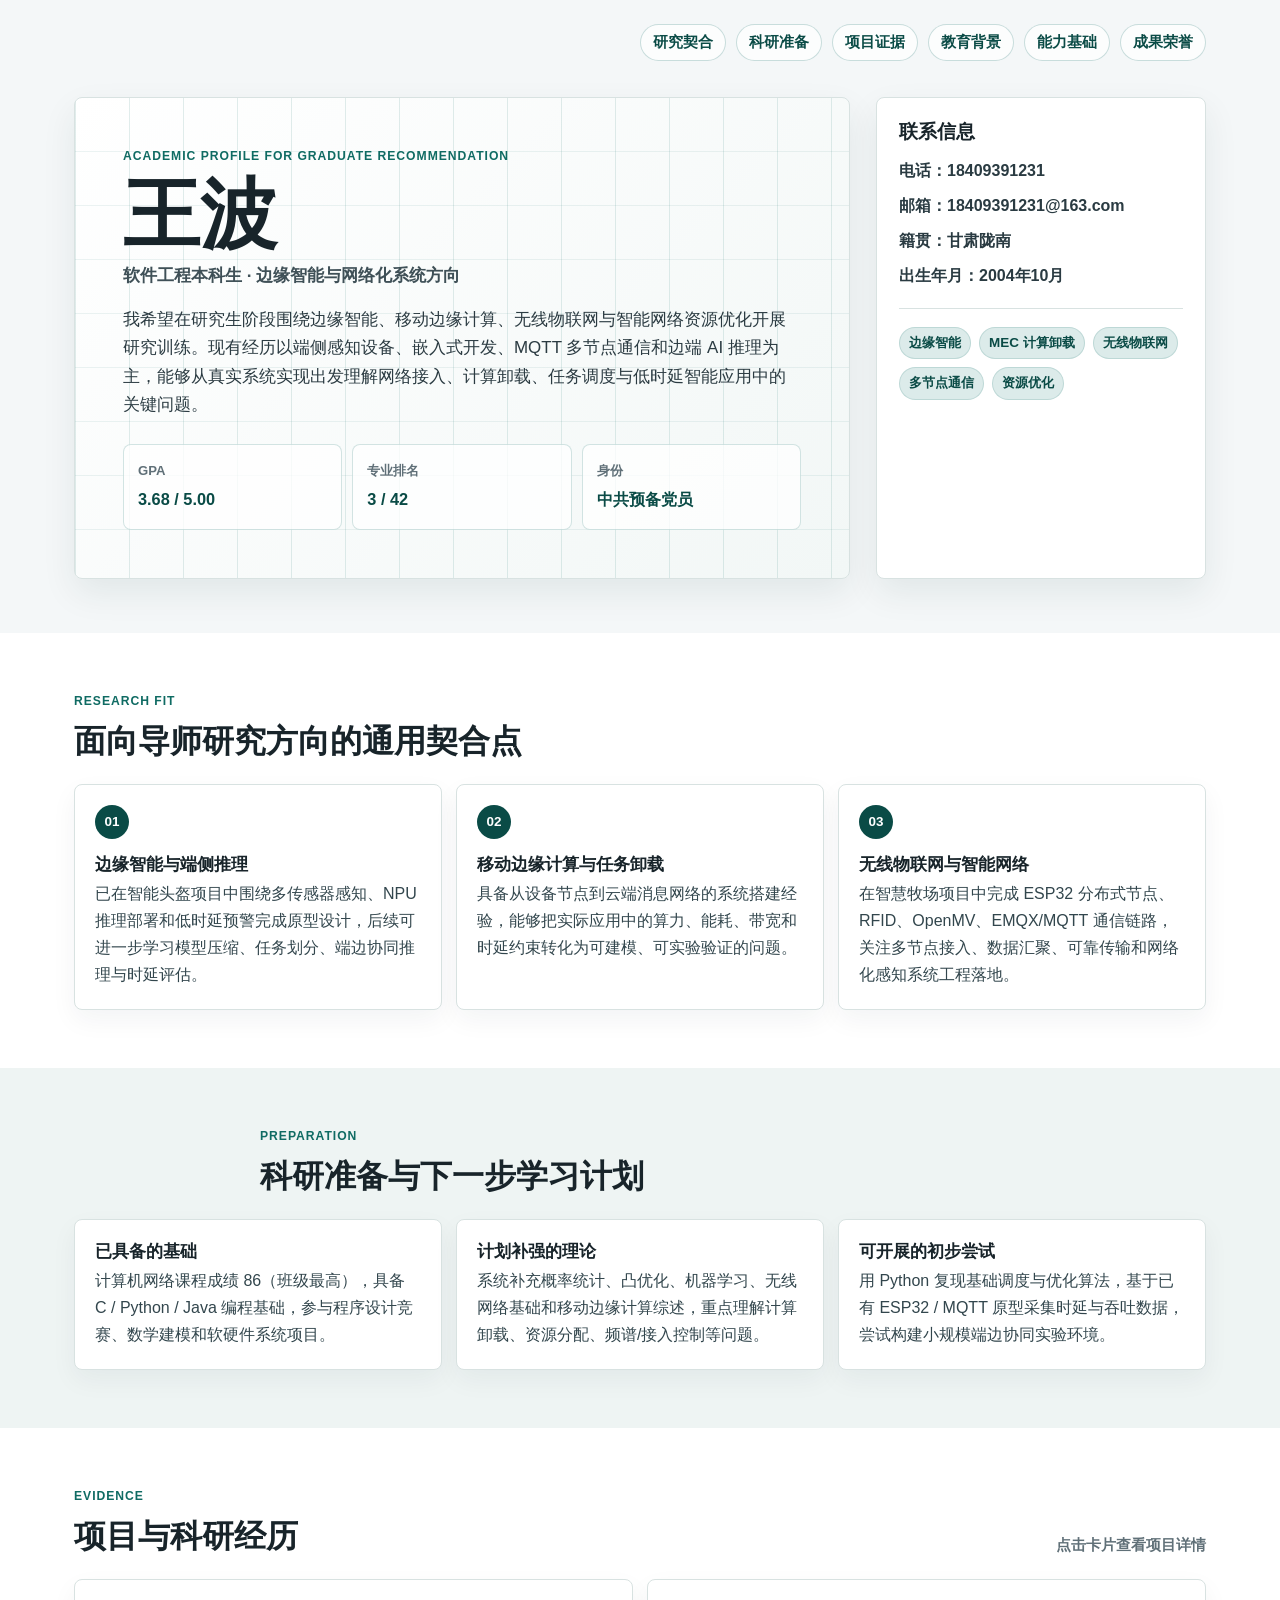
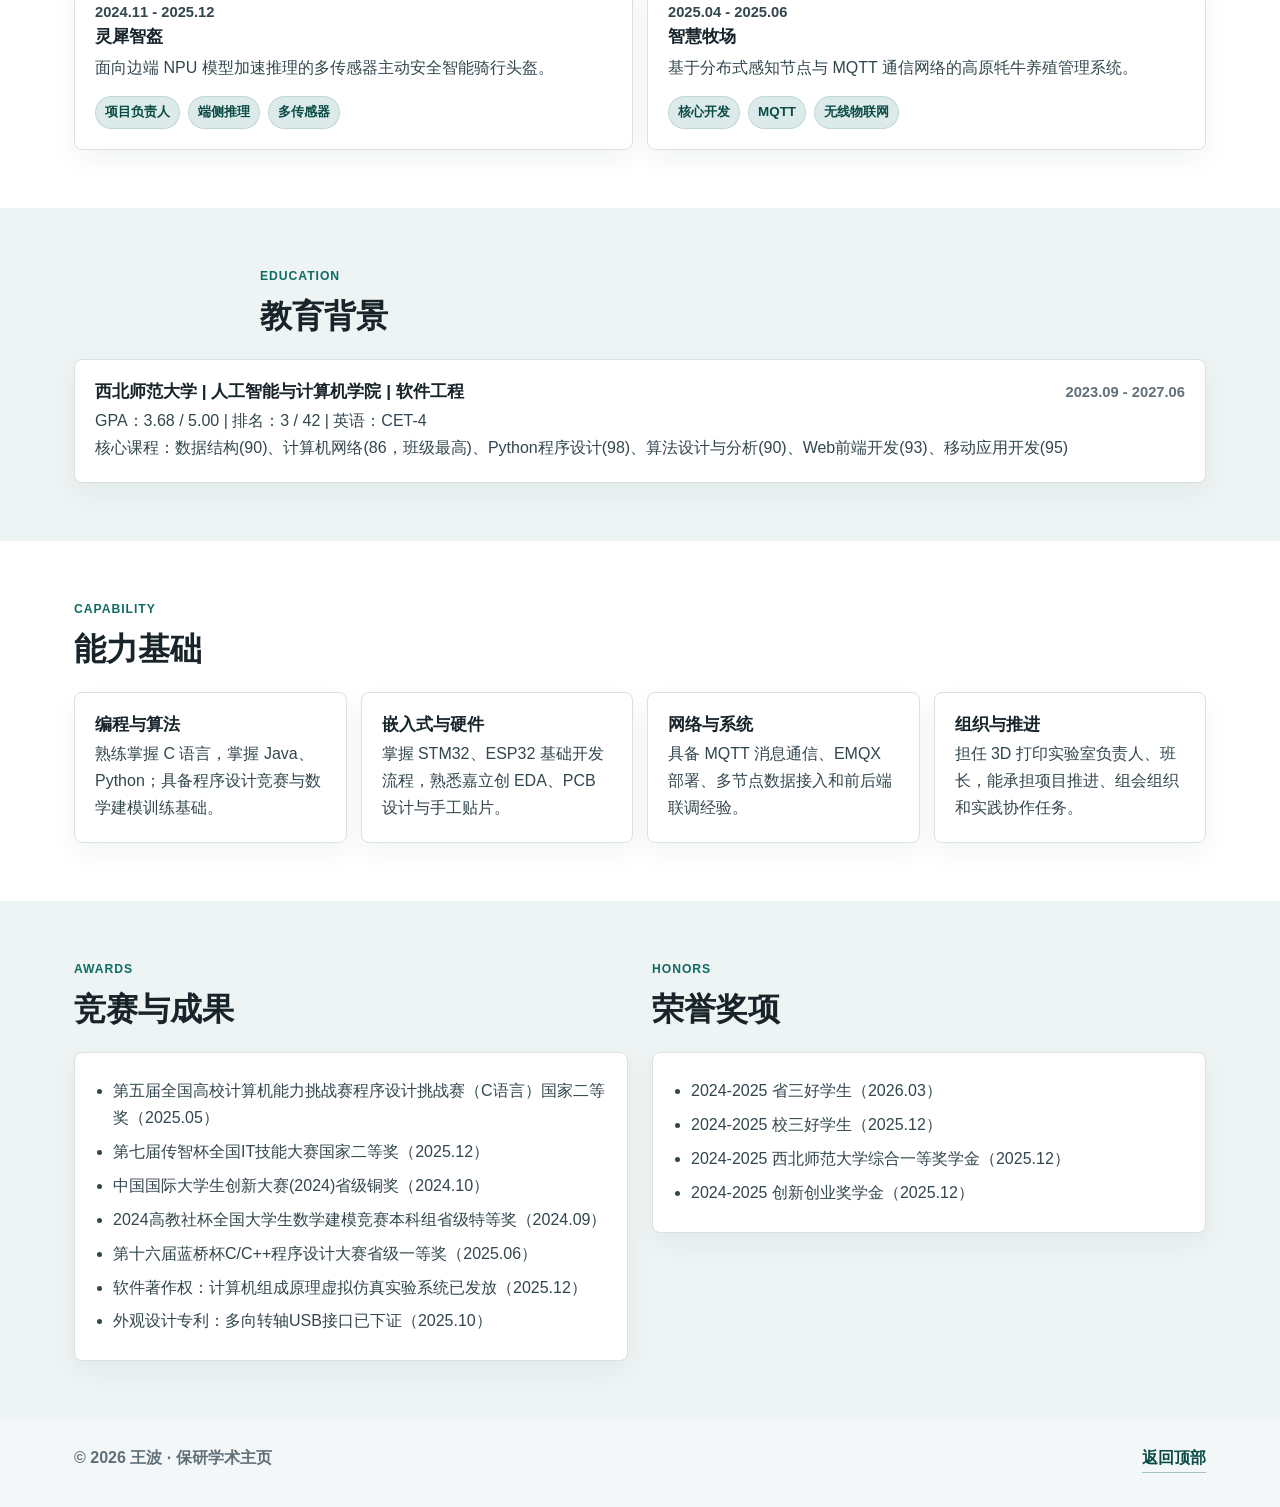
==== index.html @ a1b97f21 "Add files via upload" ====
<!doctype html>
<html lang="zh-CN">
<head>
  <meta charset="UTF-8">
  <meta name="viewport" content="width=device-width, initial-scale=1.0">
  <title>王波 | 保研学术主页</title>
  <meta name="description" content="王波的保研学术主页，研究兴趣聚焦边缘智能、移动边缘计算、无线物联网与智能网络系统。">
  <link rel="stylesheet" href="styles.css">
</head>
<body>
  <header class="hero" id="top">
    <nav class="nav" aria-label="主页导航">
      <a href="#fit">研究契合</a>
      <a href="#preparation">科研准备</a>
      <a href="#projects">项目证据</a>
      <a href="#education">教育背景</a>
      <a href="#skills">能力基础</a>
      <a href="#awards">成果荣誉</a>
    </nav>

    <div class="hero-grid">
      <div class="hero-main">
        <p class="kicker">Academic Profile for Graduate Recommendation</p>
        <h1>王波</h1>
        <p class="subtitle">软件工程本科生 · 边缘智能与网络化系统方向</p>
        <p class="hero-summary">
          我希望在研究生阶段围绕边缘智能、移动边缘计算、无线物联网与智能网络资源优化开展研究训练。现有经历以端侧感知设备、嵌入式开发、MQTT 多节点通信和边端 AI 推理为主，能够从真实系统实现出发理解网络接入、计算卸载、任务调度与低时延智能应用中的关键问题。
        </p>
        <div class="metric-grid">
          <div>
            <span>GPA</span>
            <strong>3.68 / 5.00</strong>
          </div>
          <div>
            <span>专业排名</span>
            <strong>3 / 42</strong>
          </div>
          <div>
            <span>身份</span>
            <strong>中共预备党员</strong>
          </div>
        </div>
      </div>

      <aside class="contact-panel">
        <h2>联系信息</h2>
        <a href="tel:18409391231">电话：18409391231</a>
        <a href="mailto:18409391231@163.com">邮箱：18409391231@163.com</a>
        <p>籍贯：甘肃陇南</p>
        <p>出生年月：2004年10月</p>
        <div class="research-tags">
          <span>边缘智能</span>
          <span>MEC 计算卸载</span>
          <span>无线物联网</span>
          <span>多节点通信</span>
          <span>资源优化</span>
        </div>
      </aside>
    </div>
  </header>

  <main>
    <section id="fit" class="section reveal">
      <div class="section-head">
        <p class="kicker">Research Fit</p>
        <h2>面向导师研究方向的通用契合点</h2>
      </div>
      <div class="fit-grid">
        <article class="fit-card">
          <span>01</span>
          <h3>边缘智能与端侧推理</h3>
          <p>已在智能头盔项目中围绕多传感器感知、NPU 推理部署和低时延预警完成原型设计，后续可进一步学习模型压缩、任务划分、端边协同推理与时延评估。</p>
        </article>
        <article class="fit-card">
          <span>02</span>
          <h3>移动边缘计算与任务卸载</h3>
          <p>具备从设备节点到云端消息网络的系统搭建经验，能够把实际应用中的算力、能耗、带宽和时延约束转化为可建模、可实验验证的问题。</p>
        </article>
        <article class="fit-card">
          <span>03</span>
          <h3>无线物联网与智能网络</h3>
          <p>在智慧牧场项目中完成 ESP32 分布式节点、RFID、OpenMV、EMQX/MQTT 通信链路，关注多节点接入、数据汇聚、可靠传输和网络化感知系统工程落地。</p>
        </article>
      </div>
    </section>

    <section id="preparation" class="section section-muted reveal">
      <div class="section-head">
        <p class="kicker">Preparation</p>
        <h2>科研准备与下一步学习计划</h2>
      </div>
      <div class="roadmap">
        <div>
          <h3>已具备的基础</h3>
          <p>计算机网络课程成绩 86（班级最高），具备 C / Python / Java 编程基础，参与程序设计竞赛、数学建模和软硬件系统项目。</p>
        </div>
        <div>
          <h3>计划补强的理论</h3>
          <p>系统补充概率统计、凸优化、机器学习、无线网络基础和移动边缘计算综述，重点理解计算卸载、资源分配、频谱/接入控制等问题。</p>
        </div>
        <div>
          <h3>可开展的初步尝试</h3>
          <p>用 Python 复现基础调度与优化算法，基于已有 ESP32 / MQTT 原型采集时延与吞吐数据，尝试构建小规模端边协同实验环境。</p>
        </div>
      </div>
    </section>

    <section id="projects" class="section reveal">
      <div class="section-head section-head-inline">
        <div>
          <p class="kicker">Evidence</p>
          <h2>项目与科研经历</h2>
        </div>
        <span>点击卡片查看项目详情</span>
      </div>
      <div class="project-grid">
        <a class="project-card" href="projects/lingxi-smart-helmet.html">
          <p class="time">2024.11 - 2025.12</p>
          <h3>灵犀智盔</h3>
          <p>面向边端 NPU 模型加速推理的多传感器主动安全智能骑行头盔。</p>
          <div class="project-meta">
            <span>项目负责人</span>
            <span>端侧推理</span>
            <span>多传感器</span>
          </div>
        </a>
        <a class="project-card" href="projects/smart-ranch.html">
          <p class="time">2025.04 - 2025.06</p>
          <h3>智慧牧场</h3>
          <p>基于分布式感知节点与 MQTT 通信网络的高原牦牛养殖管理系统。</p>
          <div class="project-meta">
            <span>核心开发</span>
            <span>MQTT</span>
            <span>无线物联网</span>
          </div>
        </a>
      </div>
    </section>

    <section id="education" class="section section-muted reveal">
      <div class="section-head">
        <p class="kicker">Education</p>
        <h2>教育背景</h2>
      </div>
      <div class="info-card">
        <div class="row">
          <h3>西北师范大学 | 人工智能与计算机学院 | 软件工程</h3>
          <span>2023.09 - 2027.06</span>
        </div>
        <p>GPA：3.68 / 5.00 | 排名：3 / 42 | 英语：CET-4</p>
        <p>核心课程：数据结构(90)、计算机网络(86，班级最高)、Python程序设计(98)、算法设计与分析(90)、Web前端开发(93)、移动应用开发(95)</p>
      </div>
    </section>

    <section id="skills" class="section reveal">
      <div class="section-head">
        <p class="kicker">Capability</p>
        <h2>能力基础</h2>
      </div>
      <div class="skills-grid">
        <div>
          <h3>编程与算法</h3>
          <p>熟练掌握 C 语言，掌握 Java、Python；具备程序设计竞赛与数学建模训练基础。</p>
        </div>
        <div>
          <h3>嵌入式与硬件</h3>
          <p>掌握 STM32、ESP32 基础开发流程，熟悉嘉立创 EDA、PCB 设计与手工贴片。</p>
        </div>
        <div>
          <h3>网络与系统</h3>
          <p>具备 MQTT 消息通信、EMQX 部署、多节点数据接入和前后端联调经验。</p>
        </div>
        <div>
          <h3>组织与推进</h3>
          <p>担任 3D 打印实验室负责人、班长，能承担项目推进、组会组织和实践协作任务。</p>
        </div>
      </div>
    </section>

    <section id="awards" class="section section-muted reveal">
      <div class="two-col">
        <div>
          <div class="section-head">
            <p class="kicker">Awards</p>
            <h2>竞赛与成果</h2>
          </div>
          <ul class="clean-list">
            <li>第五届全国高校计算机能力挑战赛程序设计挑战赛（C语言）国家二等奖（2025.05）</li>
            <li>第七届传智杯全国IT技能大赛国家二等奖（2025.12）</li>
            <li>中国国际大学生创新大赛(2024)省级铜奖（2024.10）</li>
            <li>2024高教社杯全国大学生数学建模竞赛本科组省级特等奖（2024.09）</li>
            <li>第十六届蓝桥杯C/C++程序设计大赛省级一等奖（2025.06）</li>
            <li>软件著作权：计算机组成原理虚拟仿真实验系统已发放（2025.12）</li>
            <li>外观设计专利：多向转轴USB接口已下证（2025.10）</li>
          </ul>
        </div>
        <div>
          <div class="section-head">
            <p class="kicker">Honors</p>
            <h2>荣誉奖项</h2>
          </div>
          <ul class="clean-list">
            <li>2024-2025 省三好学生（2026.03）</li>
            <li>2024-2025 校三好学生（2025.12）</li>
            <li>2024-2025 西北师范大学综合一等奖学金（2025.12）</li>
            <li>2024-2025 创新创业奖学金（2025.12）</li>
          </ul>
        </div>
      </div>
    </section>
  </main>

  <footer class="footer">
    <p>© <span id="year"></span> 王波 · 保研学术主页</p>
    <a href="#top">返回顶部</a>
  </footer>

  <script src="script.js"></script>
</body>
</html>
---- styles.css ----
:root {
  --bg: #f4f7f8;
  --surface: #ffffff;
  --surface-soft: #eef4f3;
  --text: #18242a;
  --muted: #607078;
  --accent: #0f6b63;
  --accent-dark: #0a4b46;
  --accent-soft: #dcebea;
  --gold: #a66b24;
  --line: #d8e2e1;
  --shadow: 0 14px 34px rgba(18, 48, 56, 0.08);
}

html {
  scroll-behavior: smooth;
}

* {
  box-sizing: border-box;
}

body {
  margin: 0;
  min-height: 100vh;
  color: var(--text);
  background: var(--bg);
  font-family: "Segoe UI", "PingFang SC", "Microsoft YaHei", sans-serif;
  line-height: 1.68;
}

a {
  color: inherit;
}

.hero {
  max-width: 1180px;
  margin: 0 auto;
  padding: 24px 24px 54px;
}

.nav {
  display: flex;
  flex-wrap: wrap;
  justify-content: flex-end;
  gap: 10px;
  margin-bottom: 36px;
}

.nav a {
  min-height: 34px;
  display: inline-flex;
  align-items: center;
  justify-content: center;
  text-decoration: none;
  color: var(--accent-dark);
  border: 1px solid rgba(15, 107, 99, 0.22);
  background: rgba(255, 255, 255, 0.72);
  padding: 5px 12px;
  border-radius: 999px;
  font-size: 0.92rem;
  font-weight: 700;
}

.nav a:hover {
  border-color: rgba(15, 107, 99, 0.55);
  background: #fff;
}

.hero-grid {
  display: grid;
  grid-template-columns: minmax(0, 1fr) 330px;
  gap: 26px;
  align-items: stretch;
}

.hero-main,
.contact-panel {
  border: 1px solid var(--line);
  border-radius: 8px;
  background: var(--surface);
  box-shadow: var(--shadow);
}

.hero-main {
  padding: clamp(24px, 5vw, 48px);
  background:
    linear-gradient(90deg, rgba(15, 107, 99, 0.12) 1px, transparent 1px),
    linear-gradient(0deg, rgba(15, 107, 99, 0.08) 1px, transparent 1px),
    linear-gradient(135deg, #ffffff 0%, #f2f7f6 100%);
  background-size: 54px 54px, 54px 54px, auto;
}

.kicker {
  margin: 0 0 10px;
  color: var(--accent);
  font-size: 0.76rem;
  font-weight: 800;
  letter-spacing: 0.08em;
  text-transform: uppercase;
}

h1,
h2,
h3 {
  margin-top: 0;
  line-height: 1.28;
}

h1 {
  margin-bottom: 8px;
  font-size: clamp(2.35rem, 7vw, 4.8rem);
  line-height: 1;
  letter-spacing: 0;
}

h2 {
  margin-bottom: 12px;
  font-size: clamp(1.35rem, 3vw, 2rem);
}

h3 {
  margin-bottom: 6px;
  font-size: 1.08rem;
}

.subtitle {
  margin: 0 0 16px;
  color: #3f5057;
  font-size: 1.08rem;
  font-weight: 700;
}

.hero-summary {
  max-width: 780px;
  margin: 0 0 24px;
  color: #2b3b42;
  font-size: 1.06rem;
}

.metric-grid {
  display: grid;
  grid-template-columns: repeat(3, minmax(0, 1fr));
  gap: 10px;
}

.metric-grid div {
  min-height: 86px;
  display: flex;
  flex-direction: column;
  justify-content: center;
  border: 1px solid rgba(15, 107, 99, 0.18);
  border-radius: 8px;
  background: rgba(255, 255, 255, 0.75);
  padding: 12px 14px;
}

.metric-grid span {
  color: var(--muted);
  font-size: 0.82rem;
  font-weight: 800;
}

.metric-grid strong {
  margin-top: 4px;
  color: var(--accent-dark);
  font-size: 1.02rem;
}

.contact-panel {
  padding: 22px;
}

.contact-panel h2 {
  margin-bottom: 14px;
  font-size: 1.2rem;
}

.contact-panel a,
.contact-panel p {
  display: block;
  margin: 8px 0;
  color: #2a3b42;
  text-decoration: none;
  font-weight: 700;
}

.research-tags {
  display: flex;
  flex-wrap: wrap;
  gap: 8px;
  margin-top: 18px;
  padding-top: 18px;
  border-top: 1px solid var(--line);
}

.research-tags span,
.project-meta span,
.tag {
  color: var(--accent-dark);
  background: var(--accent-soft);
  border: 1px solid rgba(15, 107, 99, 0.15);
  border-radius: 999px;
  padding: 4px 9px;
  font-size: 0.84rem;
  font-weight: 800;
}

main {
  background: var(--surface);
}

.section {
  max-width: 1180px;
  margin: 0 auto;
  padding: 58px 24px;
}

.section-muted {
  max-width: none;
  background: var(--surface-soft);
}

.section-muted > * {
  max-width: 1132px;
  margin-left: auto;
  margin-right: auto;
}

.section-head {
  max-width: 760px;
  margin-bottom: 22px;
}

.section-head h2 {
  margin-bottom: 0;
}

.section-head-inline {
  max-width: 1132px;
  display: flex;
  justify-content: space-between;
  align-items: end;
  gap: 16px;
}

.section-head-inline span {
  color: var(--muted);
  font-size: 0.92rem;
  font-weight: 700;
}

.fit-grid,
.project-grid,
.skills-grid,
.roadmap {
  display: grid;
  gap: 14px;
}

.fit-grid {
  grid-template-columns: repeat(3, minmax(0, 1fr));
}

.fit-card,
.info-card,
.project-card,
.skills-grid div,
.roadmap div,
.clean-list,
.card {
  border: 1px solid var(--line);
  border-radius: 8px;
  background: var(--surface);
  box-shadow: 0 10px 26px rgba(18, 48, 56, 0.05);
}

.fit-card,
.project-card,
.skills-grid div,
.roadmap div,
.info-card,
.card {
  padding: 20px;
}

.fit-card span {
  display: inline-flex;
  width: 34px;
  height: 34px;
  align-items: center;
  justify-content: center;
  margin-bottom: 14px;
  color: #fff;
  background: var(--accent-dark);
  border-radius: 50%;
  font-size: 0.84rem;
  font-weight: 800;
}

.fit-card p,
.project-card p,
.skills-grid p,
.roadmap p,
.info-card p,
.card p {
  margin: 0;
  color: #32464d;
}

.roadmap {
  grid-template-columns: repeat(3, minmax(0, 1fr));
}

.row {
  display: flex;
  justify-content: space-between;
  align-items: baseline;
  gap: 12px;
  flex-wrap: wrap;
}

.row span {
  color: var(--muted);
  font-size: 0.92rem;
  font-weight: 700;
}

.project-grid {
  max-width: 1132px;
  grid-template-columns: repeat(2, minmax(0, 1fr));
}

.project-card {
  display: block;
  text-decoration: none;
  color: var(--text);
  transition: transform 0.18s ease, box-shadow 0.18s ease, border-color 0.18s ease;
}

.project-card:hover {
  transform: translateY(-2px);
  border-color: rgba(15, 107, 99, 0.45);
  box-shadow: 0 16px 32px rgba(15, 107, 99, 0.1);
}

.project-card h3 {
  margin-bottom: 8px;
}

.time {
  margin: 0 0 8px;
  color: var(--gold);
  font-size: 0.92rem;
  font-weight: 800;
}

.project-meta {
  display: flex;
  flex-wrap: wrap;
  gap: 8px;
  margin-top: 14px;
}

.skills-grid {
  grid-template-columns: repeat(4, minmax(0, 1fr));
}

.two-col {
  max-width: 1132px;
  display: grid;
  grid-template-columns: repeat(2, minmax(0, 1fr));
  gap: 24px;
}

.clean-list {
  margin: 0;
  padding: 18px 18px 18px 38px;
}

.clean-list li,
.card li {
  margin: 7px 0;
  color: #32464d;
}

.card {
  max-width: 980px;
  margin: 14px auto;
}

.card ul {
  margin: 8px 0 0;
  padding-left: 20px;
}

.footer {
  max-width: 1180px;
  margin: 0 auto;
  padding: 26px 24px 34px;
  display: flex;
  justify-content: space-between;
  gap: 16px;
  color: var(--muted);
  font-weight: 700;
}

.footer p {
  margin: 0;
}

.footer a {
  color: var(--accent-dark);
  text-decoration: none;
  border-bottom: 1px solid rgba(15, 107, 99, 0.36);
  white-space: nowrap;
}

.reveal {
  opacity: 0;
  transform: translateY(14px);
  transition: opacity 0.45s ease, transform 0.45s ease;
}

.reveal.is-visible {
  opacity: 1;
  transform: translateY(0);
}

@media (max-width: 960px) {
  .nav {
    justify-content: flex-start;
  }

  .hero-grid,
  .fit-grid,
  .roadmap,
  .skills-grid,
  .two-col {
    grid-template-columns: 1fr 1fr;
  }

  .contact-panel {
    grid-column: 1 / -1;
  }
}

@media (max-width: 680px) {
  .hero,
  .section,
  .footer {
    padding-left: 16px;
    padding-right: 16px;
  }

  .nav a {
    flex: 1 1 auto;
  }

  .hero-grid,
  .metric-grid,
  .fit-grid,
  .roadmap,
  .project-grid,
  .skills-grid,
  .two-col {
    grid-template-columns: 1fr;
  }

  .hero-main,
  .contact-panel,
  .fit-card,
  .project-card,
  .skills-grid div,
  .roadmap div,
  .info-card,
  .card {
    padding: 16px;
  }

  .section {
    padding-top: 42px;
    padding-bottom: 42px;
  }

  .section-head-inline {
    display: block;
  }

  .footer {
    flex-direction: column;
    align-items: flex-start;
  }
}
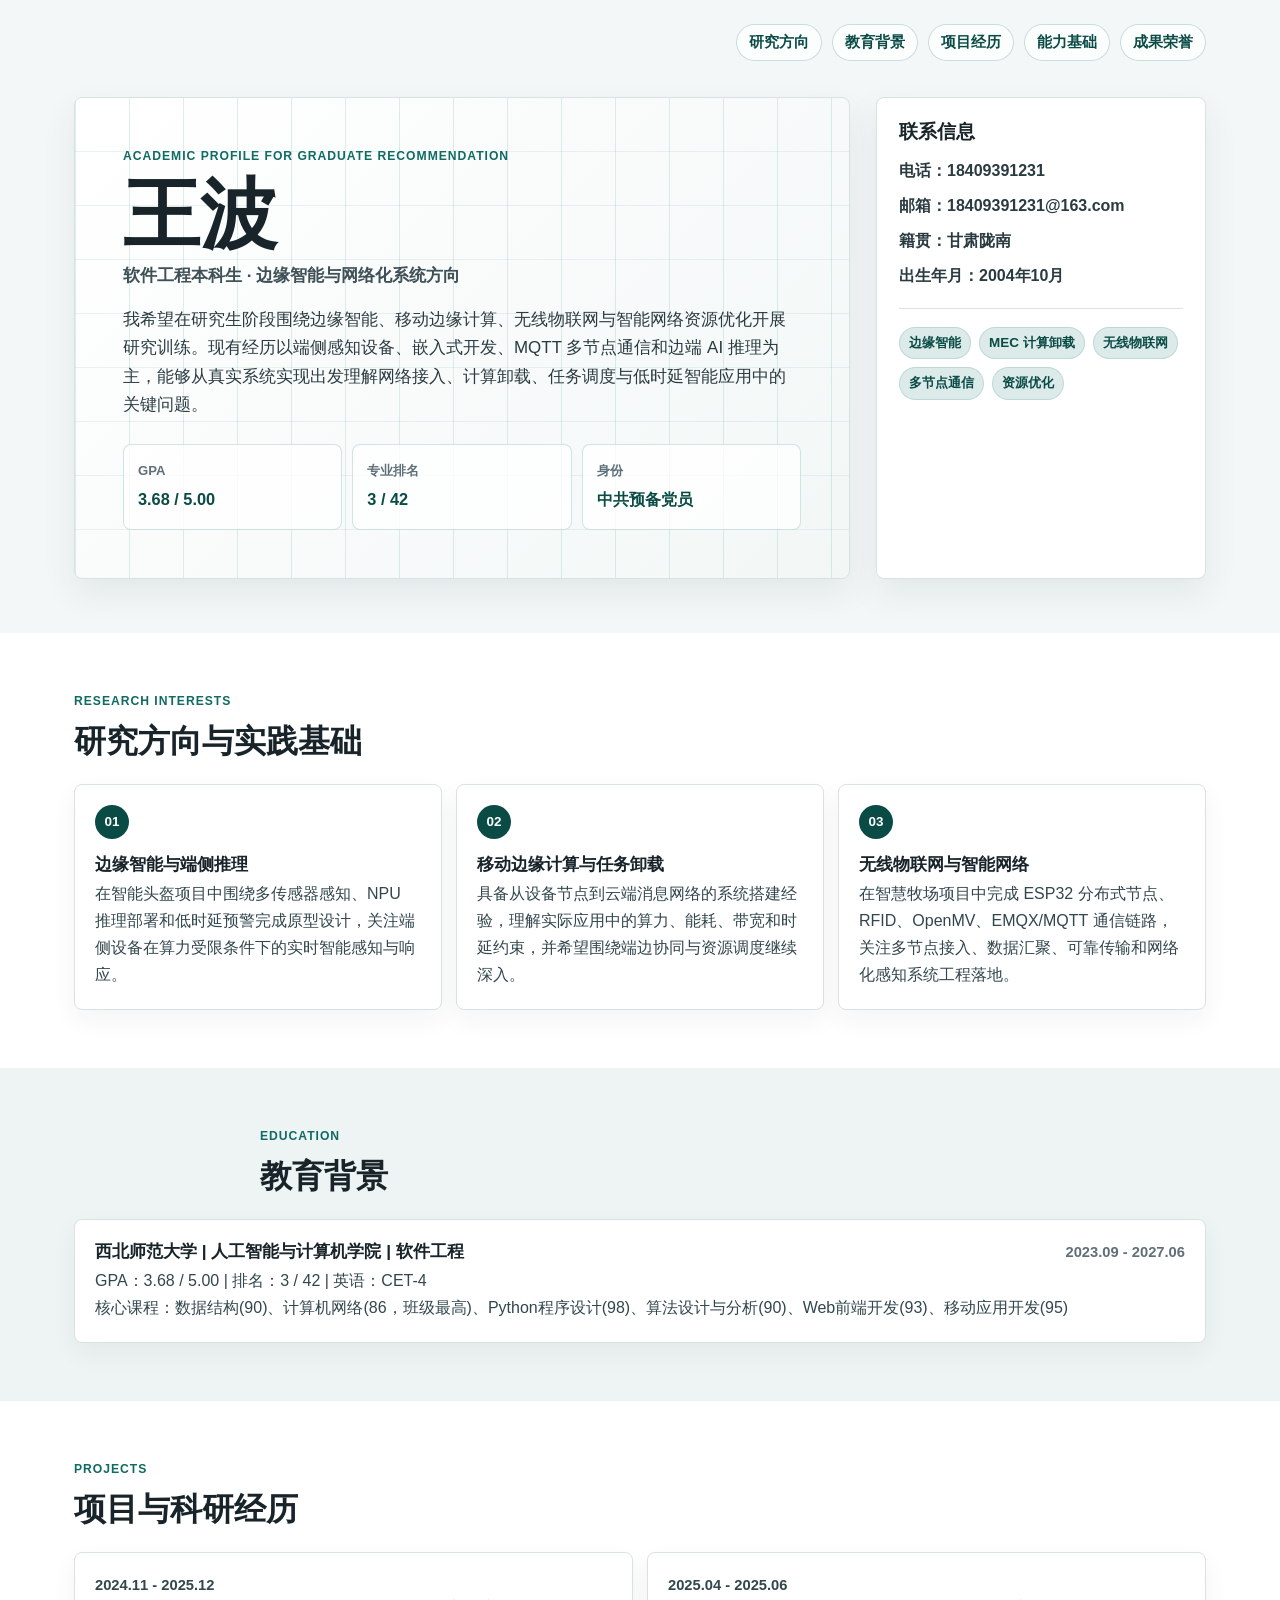
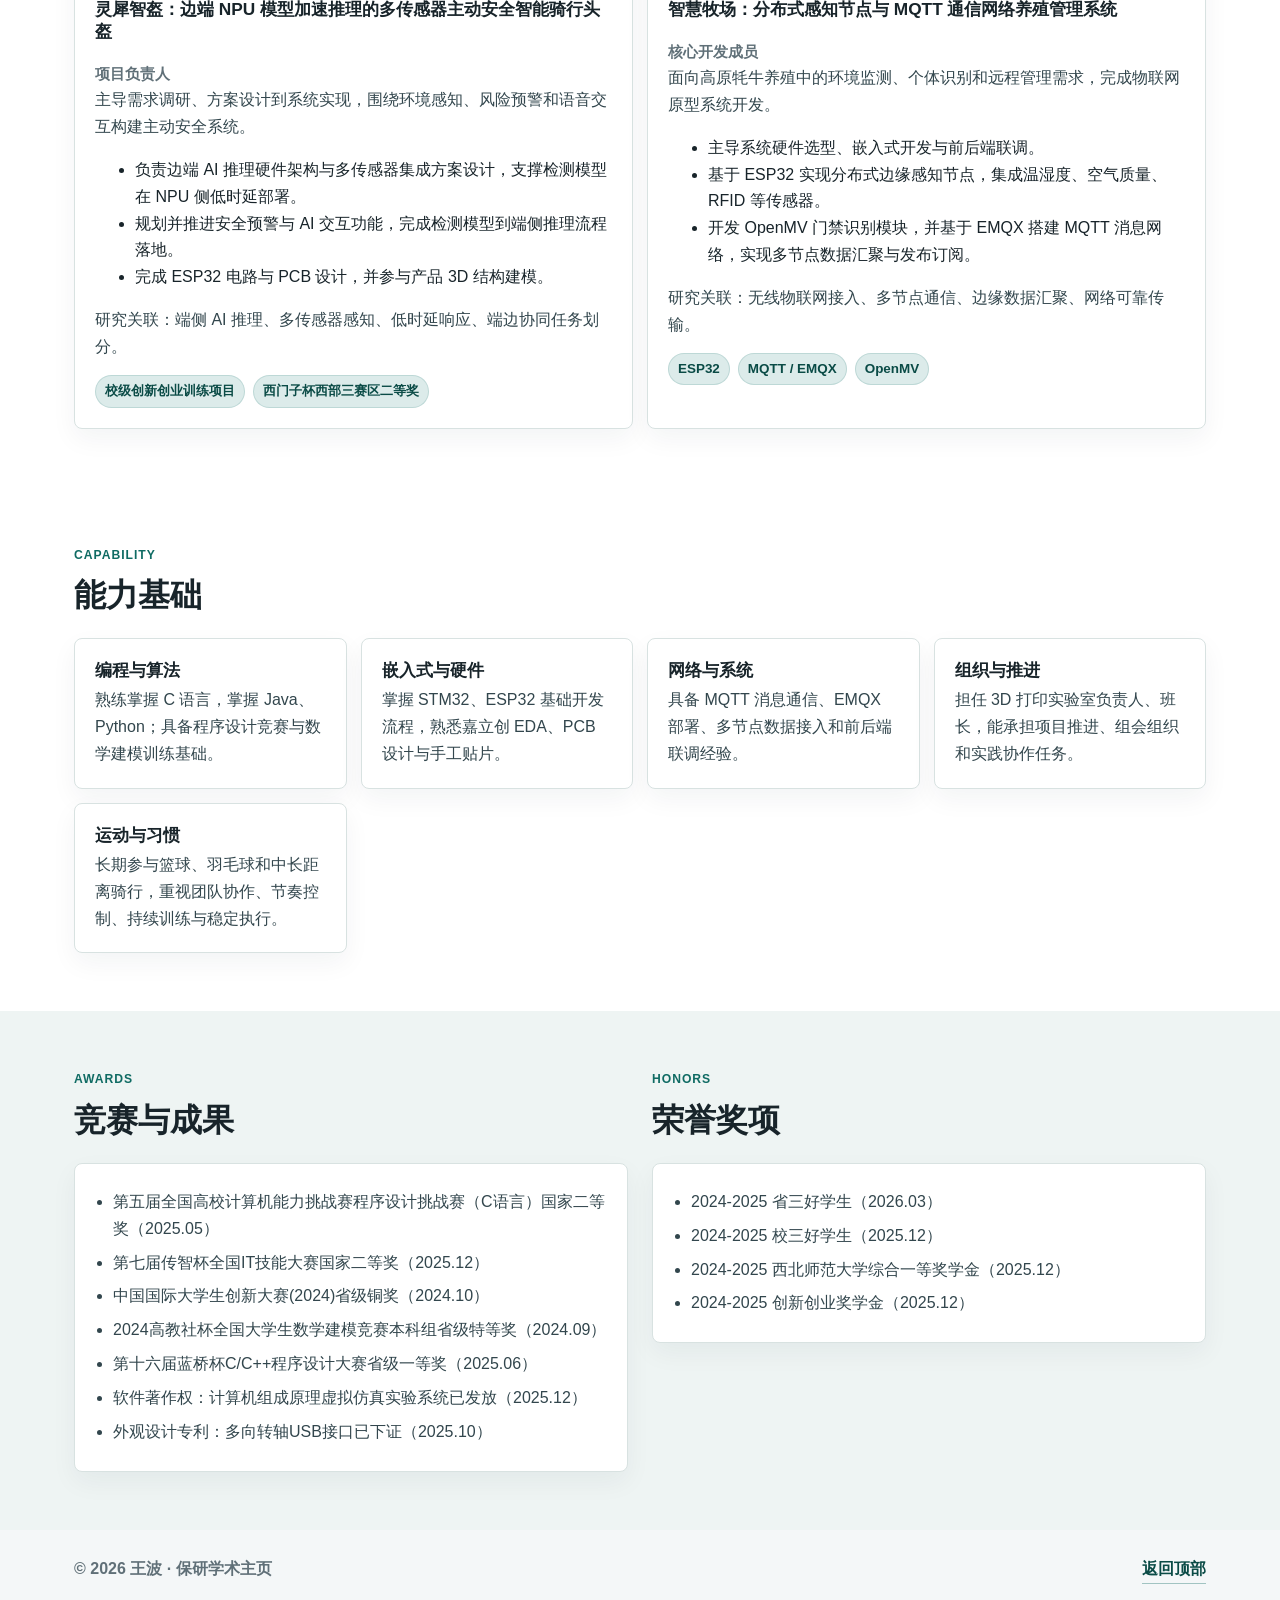
==== commit 078e2759: "Update index.html" ====
--- a/index.html
+++ b/index.html
@@ -10,10 +10,9 @@
 <body>
   <header class="hero" id="top">
     <nav class="nav" aria-label="主页导航">
-      <a href="#fit">研究契合</a>
-      <a href="#preparation">科研准备</a>
-      <a href="#projects">项目证据</a>
+      <a href="#fit">研究方向</a>
       <a href="#education">教育背景</a>
+      <a href="#projects">项目经历</a>
       <a href="#skills">能力基础</a>
       <a href="#awards">成果荣誉</a>
     </nav>
@@ -62,19 +61,19 @@
   <main>
     <section id="fit" class="section reveal">
       <div class="section-head">
-        <p class="kicker">Research Fit</p>
-        <h2>面向导师研究方向的通用契合点</h2>
+        <p class="kicker">Research Interests</p>
+        <h2>研究方向与实践基础</h2>
       </div>
       <div class="fit-grid">
         <article class="fit-card">
           <span>01</span>
           <h3>边缘智能与端侧推理</h3>
-          <p>已在智能头盔项目中围绕多传感器感知、NPU 推理部署和低时延预警完成原型设计，后续可进一步学习模型压缩、任务划分、端边协同推理与时延评估。</p>
+          <p>在智能头盔项目中围绕多传感器感知、NPU 推理部署和低时延预警完成原型设计，关注端侧设备在算力受限条件下的实时智能感知与响应。</p>
         </article>
         <article class="fit-card">
           <span>02</span>
           <h3>移动边缘计算与任务卸载</h3>
-          <p>具备从设备节点到云端消息网络的系统搭建经验，能够把实际应用中的算力、能耗、带宽和时延约束转化为可建模、可实验验证的问题。</p>
+          <p>具备从设备节点到云端消息网络的系统搭建经验，理解实际应用中的算力、能耗、带宽和时延约束，并希望围绕端边协同与资源调度继续深入。</p>
         </article>
         <article class="fit-card">
           <span>03</span>
@@ -84,59 +83,6 @@
       </div>
     </section>
 
-    <section id="preparation" class="section section-muted reveal">
-      <div class="section-head">
-        <p class="kicker">Preparation</p>
-        <h2>科研准备与下一步学习计划</h2>
-      </div>
-      <div class="roadmap">
-        <div>
-          <h3>已具备的基础</h3>
-          <p>计算机网络课程成绩 86（班级最高），具备 C / Python / Java 编程基础，参与程序设计竞赛、数学建模和软硬件系统项目。</p>
-        </div>
-        <div>
-          <h3>计划补强的理论</h3>
-          <p>系统补充概率统计、凸优化、机器学习、无线网络基础和移动边缘计算综述，重点理解计算卸载、资源分配、频谱/接入控制等问题。</p>
-        </div>
-        <div>
-          <h3>可开展的初步尝试</h3>
-          <p>用 Python 复现基础调度与优化算法，基于已有 ESP32 / MQTT 原型采集时延与吞吐数据，尝试构建小规模端边协同实验环境。</p>
-        </div>
-      </div>
-    </section>
-
-    <section id="projects" class="section reveal">
-      <div class="section-head section-head-inline">
-        <div>
-          <p class="kicker">Evidence</p>
-          <h2>项目与科研经历</h2>
-        </div>
-        <span>点击卡片查看项目详情</span>
-      </div>
-      <div class="project-grid">
-        <a class="project-card" href="projects/lingxi-smart-helmet.html">
-          <p class="time">2024.11 - 2025.12</p>
-          <h3>灵犀智盔</h3>
-          <p>面向边端 NPU 模型加速推理的多传感器主动安全智能骑行头盔。</p>
-          <div class="project-meta">
-            <span>项目负责人</span>
-            <span>端侧推理</span>
-            <span>多传感器</span>
-          </div>
-        </a>
-        <a class="project-card" href="projects/smart-ranch.html">
-          <p class="time">2025.04 - 2025.06</p>
-          <h3>智慧牧场</h3>
-          <p>基于分布式感知节点与 MQTT 通信网络的高原牦牛养殖管理系统。</p>
-          <div class="project-meta">
-            <span>核心开发</span>
-            <span>MQTT</span>
-            <span>无线物联网</span>
-          </div>
-        </a>
-      </div>
-    </section>
-
     <section id="education" class="section section-muted reveal">
       <div class="section-head">
         <p class="kicker">Education</p>
@@ -152,6 +98,57 @@
       </div>
     </section>
 
+    <section id="projects" class="section reveal">
+      <div class="section-head">
+        <p class="kicker">Projects</p>
+        <h2>项目与科研经历</h2>
+      </div>
+      <div class="project-grid">
+        <article class="project-card">
+          <div class="row">
+            <div>
+              <p class="time">2024.11 - 2025.12</p>
+              <h3>灵犀智盔：边端 NPU 模型加速推理的多传感器主动安全智能骑行头盔</h3>
+            </div>
+            <span>项目负责人</span>
+          </div>
+          <p>主导需求调研、方案设计到系统实现，围绕环境感知、风险预警和语音交互构建主动安全系统。</p>
+          <ul>
+            <li>负责边端 AI 推理硬件架构与多传感器集成方案设计，支撑检测模型在 NPU 侧低时延部署。</li>
+            <li>规划并推进安全预警与 AI 交互功能，完成检测模型到端侧推理流程落地。</li>
+            <li>完成 ESP32 电路与 PCB 设计，并参与产品 3D 结构建模。</li>
+          </ul>
+          <p class="project-note">研究关联：端侧 AI 推理、多传感器感知、低时延响应、端边协同任务划分。</p>
+          <div class="project-meta">
+            <span>校级创新创业训练项目</span>
+            <span>西门子杯西部三赛区二等奖</span>
+          </div>
+        </article>
+
+        <article class="project-card">
+          <div class="row">
+            <div>
+              <p class="time">2025.04 - 2025.06</p>
+              <h3>智慧牧场：分布式感知节点与 MQTT 通信网络养殖管理系统</h3>
+            </div>
+            <span>核心开发成员</span>
+          </div>
+          <p>面向高原牦牛养殖中的环境监测、个体识别和远程管理需求，完成物联网原型系统开发。</p>
+          <ul>
+            <li>主导系统硬件选型、嵌入式开发与前后端联调。</li>
+            <li>基于 ESP32 实现分布式边缘感知节点，集成温湿度、空气质量、RFID 等传感器。</li>
+            <li>开发 OpenMV 门禁识别模块，并基于 EMQX 搭建 MQTT 消息网络，实现多节点数据汇聚与发布订阅。</li>
+          </ul>
+          <p class="project-note">研究关联：无线物联网接入、多节点通信、边缘数据汇聚、网络可靠传输。</p>
+          <div class="project-meta">
+            <span>ESP32</span>
+            <span>MQTT / EMQX</span>
+            <span>OpenMV</span>
+          </div>
+        </article>
+      </div>
+    </section>
+
     <section id="skills" class="section reveal">
       <div class="section-head">
         <p class="kicker">Capability</p>
@@ -173,6 +170,10 @@
         <div>
           <h3>组织与推进</h3>
           <p>担任 3D 打印实验室负责人、班长，能承担项目推进、组会组织和实践协作任务。</p>
+        </div>
+        <div>
+          <h3>运动与习惯</h3>
+          <p>长期参与篮球、羽毛球和中长距离骑行，重视团队协作、节奏控制、持续训练与稳定执行。</p>
         </div>
       </div>
     </section>
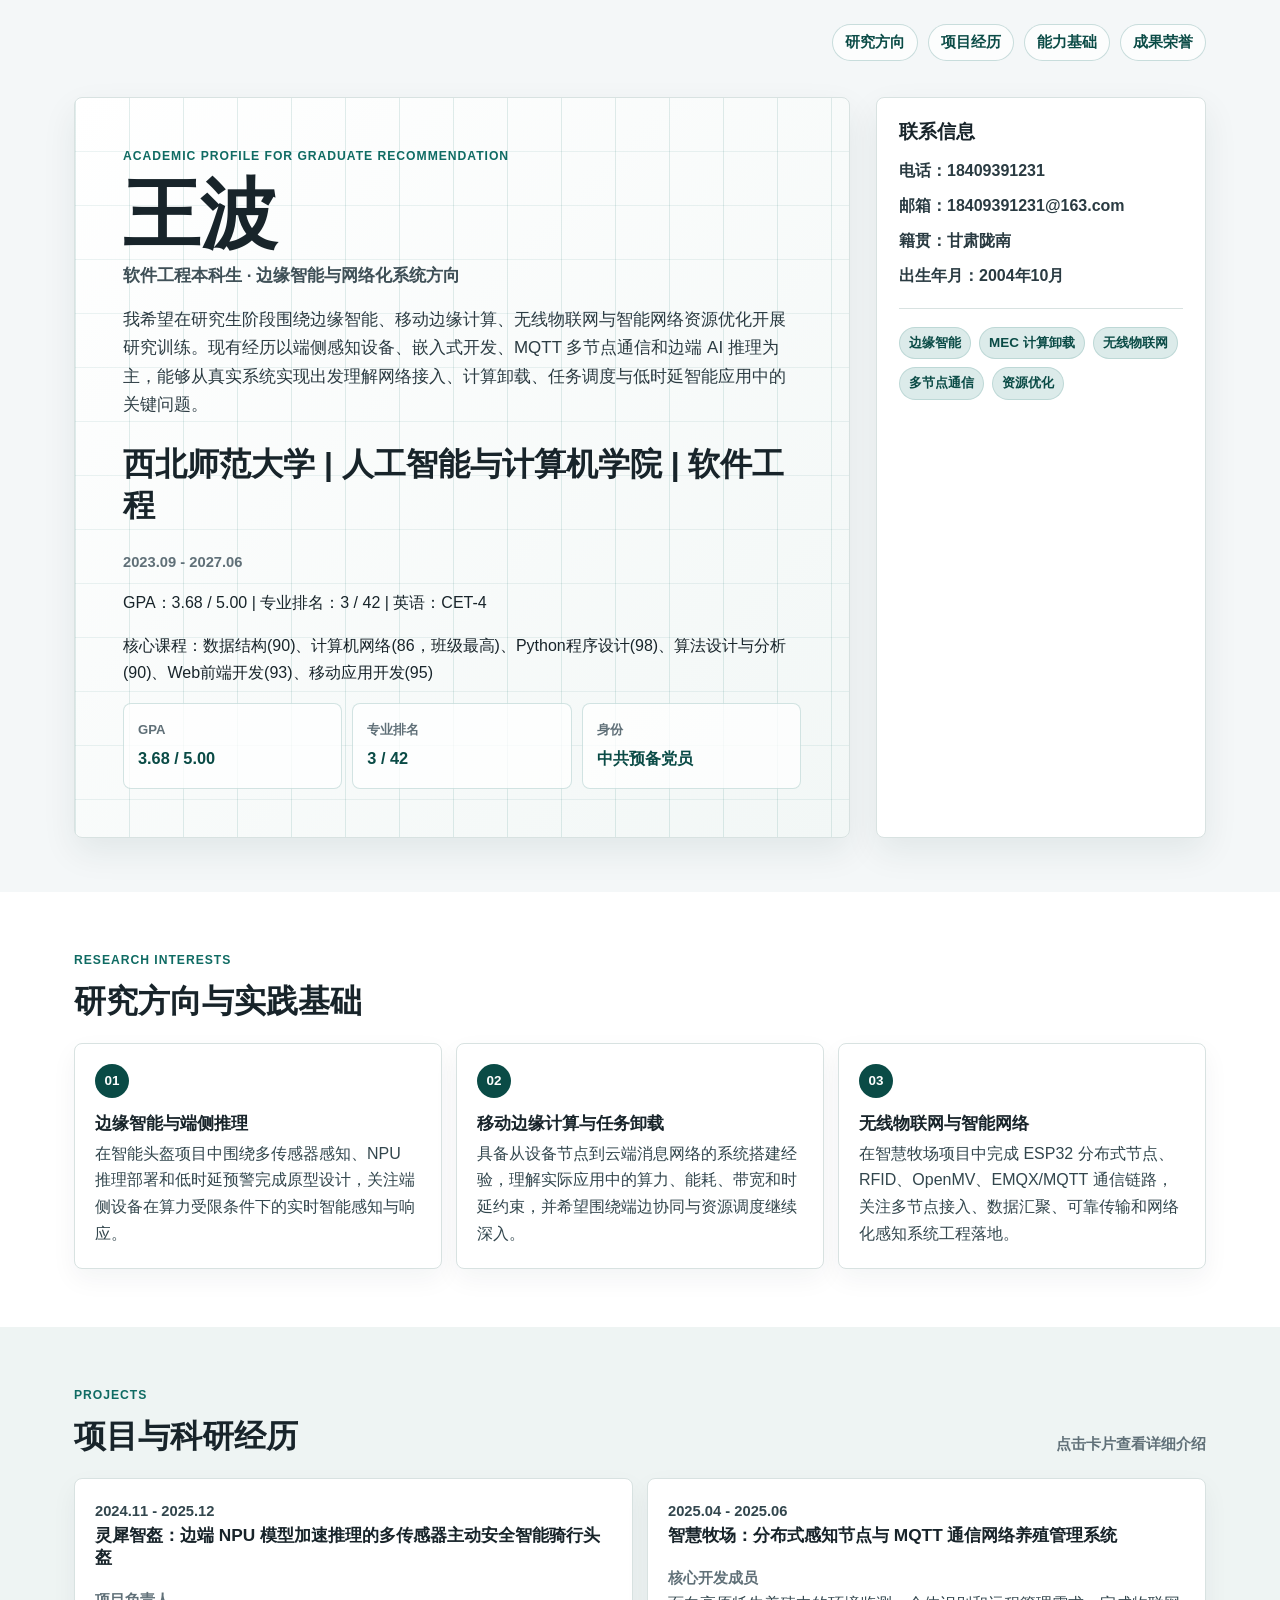
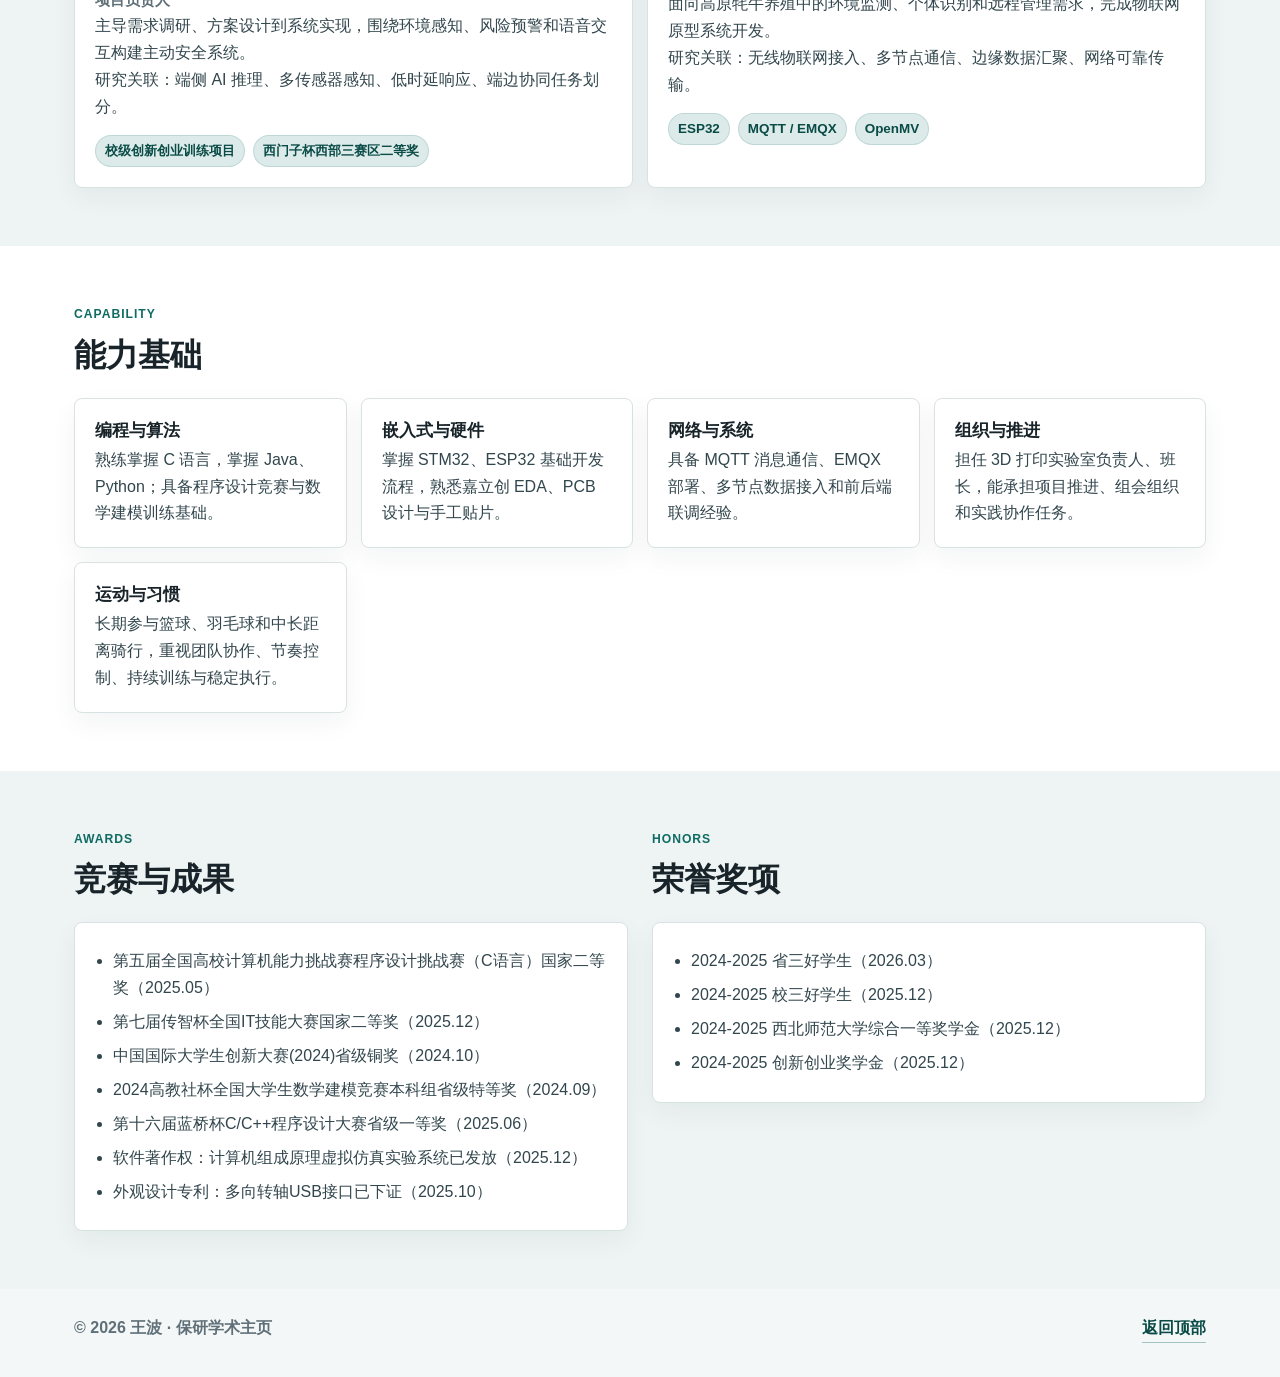
==== commit 02dbff35: "Update index.html" ====
--- a/index.html
+++ b/index.html
@@ -11,7 +11,6 @@
   <header class="hero" id="top">
     <nav class="nav" aria-label="主页导航">
       <a href="#fit">研究方向</a>
-      <a href="#education">教育背景</a>
       <a href="#projects">项目经历</a>
       <a href="#skills">能力基础</a>
       <a href="#awards">成果荣誉</a>
@@ -25,6 +24,14 @@
         <p class="hero-summary">
           我希望在研究生阶段围绕边缘智能、移动边缘计算、无线物联网与智能网络资源优化开展研究训练。现有经历以端侧感知设备、嵌入式开发、MQTT 多节点通信和边端 AI 推理为主，能够从真实系统实现出发理解网络接入、计算卸载、任务调度与低时延智能应用中的关键问题。
         </p>
+        <div class="hero-education">
+          <div class="row">
+            <h2>西北师范大学 | 人工智能与计算机学院 | 软件工程</h2>
+            <span>2023.09 - 2027.06</span>
+          </div>
+          <p>GPA：3.68 / 5.00 | 专业排名：3 / 42 | 英语：CET-4</p>
+          <p>核心课程：数据结构(90)、计算机网络(86，班级最高)、Python程序设计(98)、算法设计与分析(90)、Web前端开发(93)、移动应用开发(95)</p>
+        </div>
         <div class="metric-grid">
           <div>
             <span>GPA</span>
@@ -83,28 +90,16 @@
       </div>
     </section>
 
-    <section id="education" class="section section-muted reveal">
-      <div class="section-head">
-        <p class="kicker">Education</p>
-        <h2>教育背景</h2>
-      </div>
-      <div class="info-card">
-        <div class="row">
-          <h3>西北师范大学 | 人工智能与计算机学院 | 软件工程</h3>
-          <span>2023.09 - 2027.06</span>
-        </div>
-        <p>GPA：3.68 / 5.00 | 排名：3 / 42 | 英语：CET-4</p>
-        <p>核心课程：数据结构(90)、计算机网络(86，班级最高)、Python程序设计(98)、算法设计与分析(90)、Web前端开发(93)、移动应用开发(95)</p>
-      </div>
-    </section>
-
-    <section id="projects" class="section reveal">
-      <div class="section-head">
+    <section id="projects" class="section section-muted reveal">
+      <div class="section-head section-head-inline">
+        <div>
         <p class="kicker">Projects</p>
         <h2>项目与科研经历</h2>
+        </div>
+        <span>点击卡片查看详细介绍</span>
       </div>
       <div class="project-grid">
-        <article class="project-card">
+        <a class="project-card" href="lingxi-smart-helmet.html">
           <div class="row">
             <div>
               <p class="time">2024.11 - 2025.12</p>
@@ -113,19 +108,14 @@
             <span>项目负责人</span>
           </div>
           <p>主导需求调研、方案设计到系统实现，围绕环境感知、风险预警和语音交互构建主动安全系统。</p>
-          <ul>
-            <li>负责边端 AI 推理硬件架构与多传感器集成方案设计，支撑检测模型在 NPU 侧低时延部署。</li>
-            <li>规划并推进安全预警与 AI 交互功能，完成检测模型到端侧推理流程落地。</li>
-            <li>完成 ESP32 电路与 PCB 设计，并参与产品 3D 结构建模。</li>
-          </ul>
           <p class="project-note">研究关联：端侧 AI 推理、多传感器感知、低时延响应、端边协同任务划分。</p>
           <div class="project-meta">
             <span>校级创新创业训练项目</span>
             <span>西门子杯西部三赛区二等奖</span>
           </div>
-        </article>
-
-        <article class="project-card">
+        </a>
+
+        <a class="project-card" href="smart-ranch.html">
           <div class="row">
             <div>
               <p class="time">2025.04 - 2025.06</p>
@@ -134,18 +124,13 @@
             <span>核心开发成员</span>
           </div>
           <p>面向高原牦牛养殖中的环境监测、个体识别和远程管理需求，完成物联网原型系统开发。</p>
-          <ul>
-            <li>主导系统硬件选型、嵌入式开发与前后端联调。</li>
-            <li>基于 ESP32 实现分布式边缘感知节点，集成温湿度、空气质量、RFID 等传感器。</li>
-            <li>开发 OpenMV 门禁识别模块，并基于 EMQX 搭建 MQTT 消息网络，实现多节点数据汇聚与发布订阅。</li>
-          </ul>
           <p class="project-note">研究关联：无线物联网接入、多节点通信、边缘数据汇聚、网络可靠传输。</p>
           <div class="project-meta">
             <span>ESP32</span>
             <span>MQTT / EMQX</span>
             <span>OpenMV</span>
           </div>
-        </article>
+        </a>
       </div>
     </section>
 
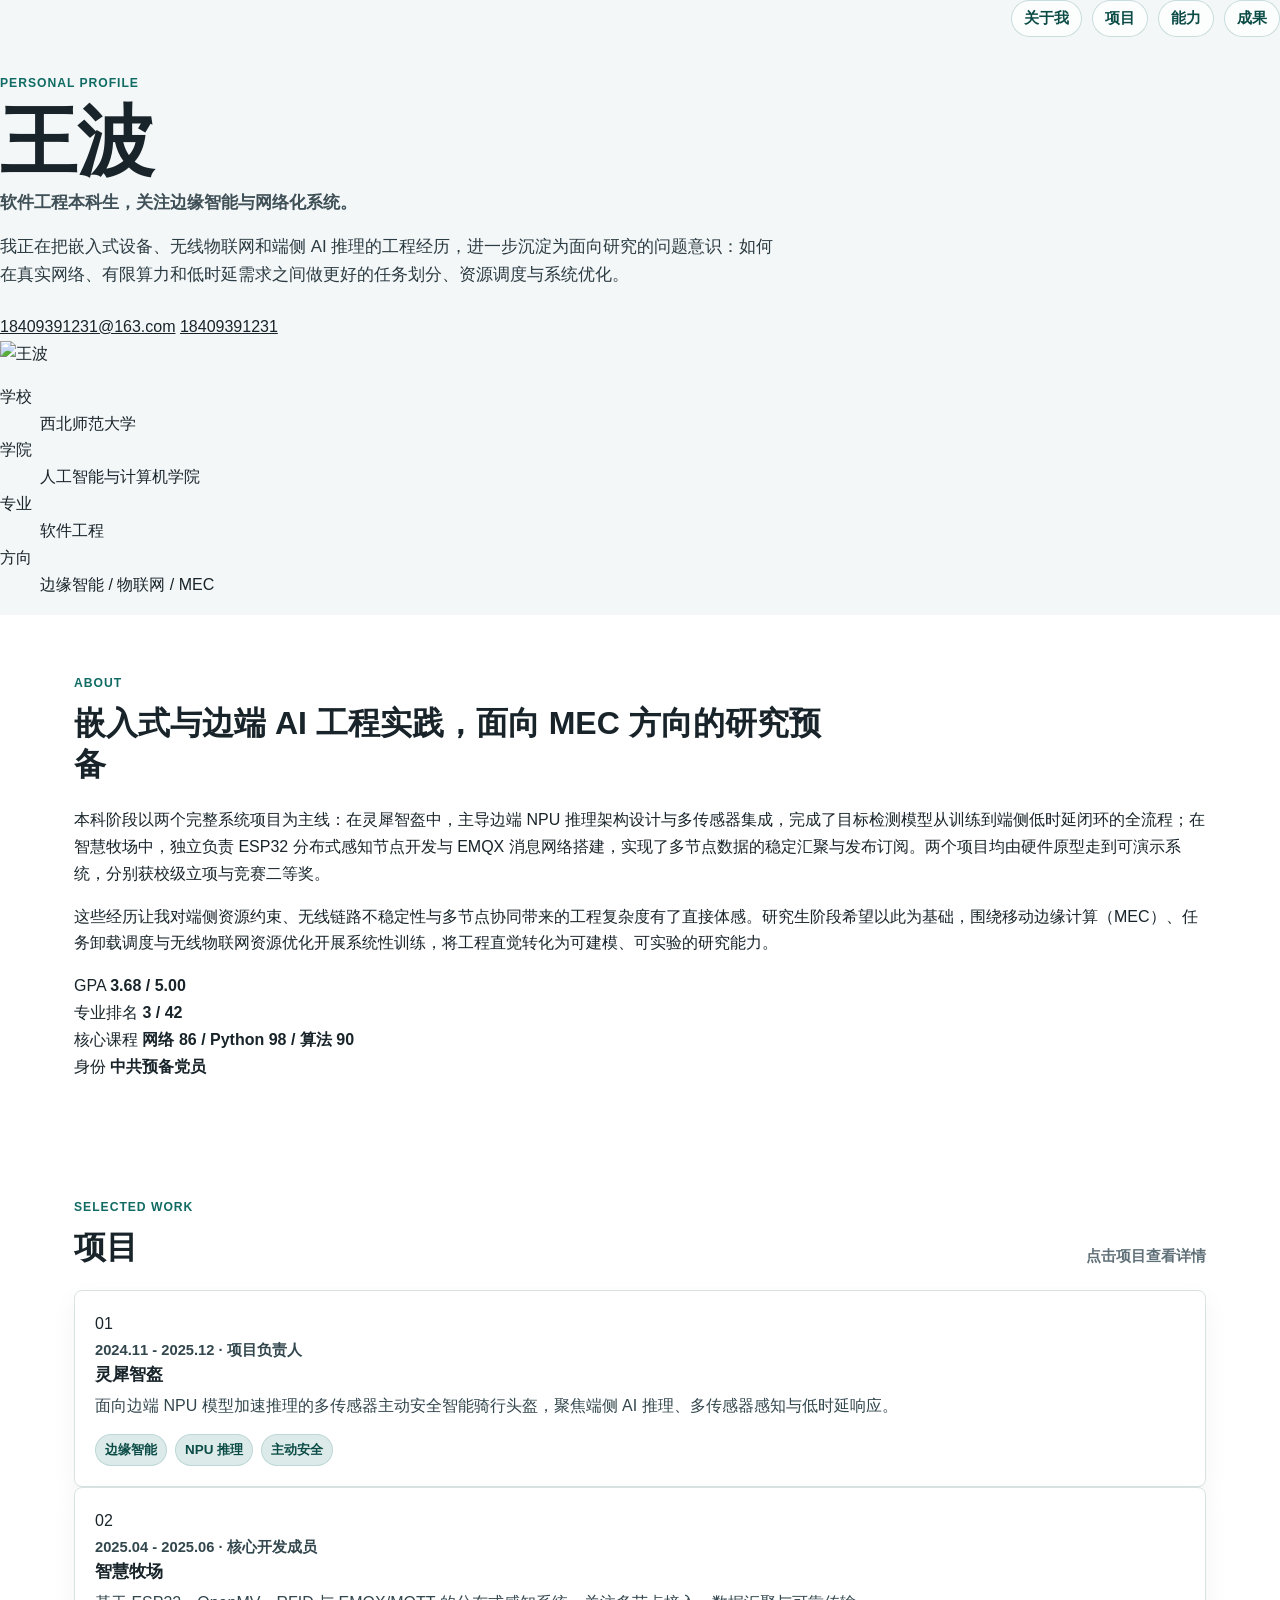
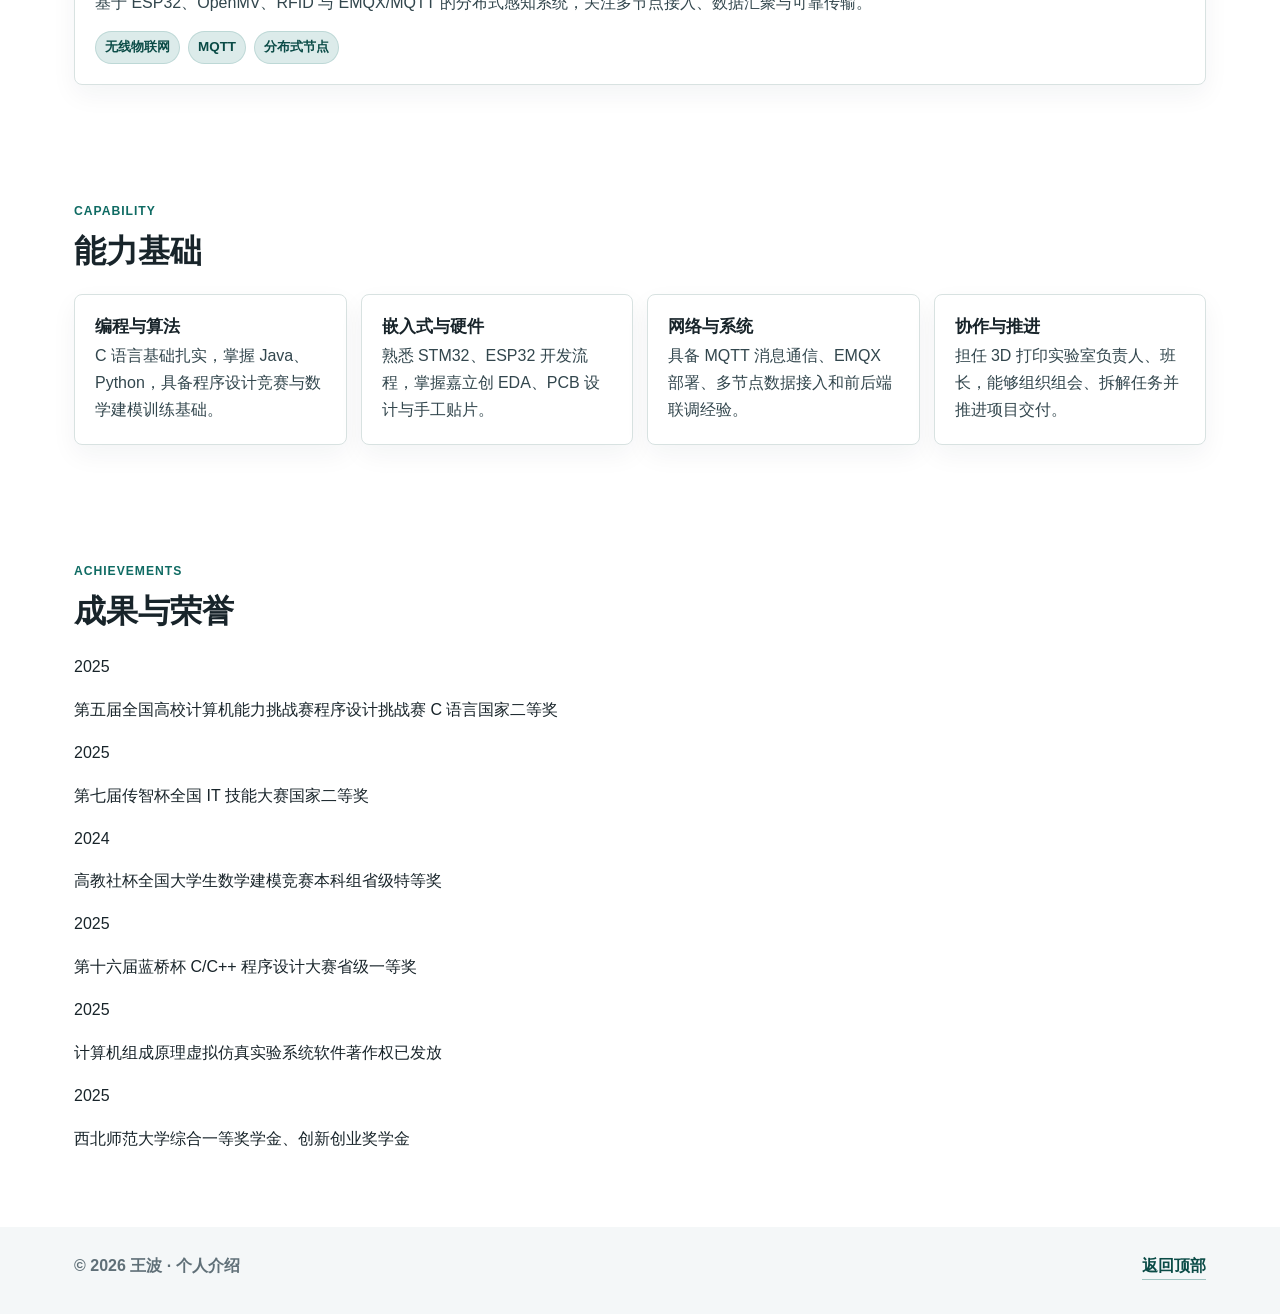
==== commit be1a0be3: "Update index.html" ====
--- a/index.html
+++ b/index.html
@@ -1,38 +1,81 @@
 <!doctype html>
 <html lang="zh-CN">
-<head>
-  <meta charset="UTF-8">
-  <meta name="viewport" content="width=device-width, initial-scale=1.0">
-  <title>王波 | 保研学术主页</title>
-  <meta name="description" content="王波的保研学术主页，研究兴趣聚焦边缘智能、移动边缘计算、无线物联网与智能网络系统。">
-  <link rel="stylesheet" href="styles.css">
-</head>
-<body>
-  <header class="hero" id="top">
-    <nav class="nav" aria-label="主页导航">
-      <a href="#fit">研究方向</a>
-      <a href="#projects">项目经历</a>
-      <a href="#skills">能力基础</a>
-      <a href="#awards">成果荣誉</a>
-    </nav>
-
-    <div class="hero-grid">
-      <div class="hero-main">
-        <p class="kicker">Academic Profile for Graduate Recommendation</p>
-        <h1>王波</h1>
-        <p class="subtitle">软件工程本科生 · 边缘智能与网络化系统方向</p>
-        <p class="hero-summary">
-          我希望在研究生阶段围绕边缘智能、移动边缘计算、无线物联网与智能网络资源优化开展研究训练。现有经历以端侧感知设备、嵌入式开发、MQTT 多节点通信和边端 AI 推理为主，能够从真实系统实现出发理解网络接入、计算卸载、任务调度与低时延智能应用中的关键问题。
-        </p>
-        <div class="hero-education">
-          <div class="row">
-            <h2>西北师范大学 | 人工智能与计算机学院 | 软件工程</h2>
-            <span>2023.09 - 2027.06</span>
-          </div>
-          <p>GPA：3.68 / 5.00 | 专业排名：3 / 42 | 英语：CET-4</p>
-          <p>核心课程：数据结构(90)、计算机网络(86，班级最高)、Python程序设计(98)、算法设计与分析(90)、Web前端开发(93)、移动应用开发(95)</p>
-        </div>
-        <div class="metric-grid">
+  <head>
+    <meta charset="UTF-8" />
+    <meta name="viewport" content="width=device-width, initial-scale=1.0" />
+    <title>王波 | 个人介绍</title>
+    <meta
+      name="description"
+      content="王波的个人介绍网页，聚焦边缘智能、移动边缘计算、无线物联网与智能网络系统。"
+    />
+    <link rel="stylesheet" href="styles.css" />
+  </head>
+  <body>
+    <header class="site-hero" id="top">
+      <nav class="nav" aria-label="主页导航">
+        <a href="#profile">关于我</a>
+        <a href="#projects">项目</a>
+        <a href="#skills">能力</a>
+        <a href="#awards">成果</a>
+      </nav>
+
+      <div class="intro-shell">
+        <div class="intro-copy">
+          <p class="kicker">Personal Profile</p>
+          <h1>王波</h1>
+          <p class="subtitle">软件工程本科生，关注边缘智能与网络化系统。</p>
+          <p class="hero-summary">
+            我正在把嵌入式设备、无线物联网和端侧 AI
+            推理的工程经历，进一步沉淀为面向研究的问题意识：如何在真实网络、有限算力和低时延需求之间做更好的任务划分、资源调度与系统优化。
+          </p>
+          <div class="intro-actions" aria-label="联系方式">
+            <a href="mailto:18409391231@163.com">18409391231@163.com</a>
+            <a href="tel:18409391231">18409391231</a>
+          </div>
+        </div>
+
+        <aside class="identity-panel" aria-label="个人概览">
+          <img src="3d968b74f1208be9afb83d0b9e625570.jpg" alt="王波" class="portrait-photo" />
+          <dl>
+            <div>
+              <dt>学校</dt>
+              <dd>西北师范大学</dd>
+            </div>
+            <div>
+              <dt>学院</dt>
+              <dd>人工智能与计算机学院</dd>
+            </div>
+            <div>
+              <dt>专业</dt>
+              <dd>软件工程</dd>
+            </div>
+            <div>
+              <dt>方向</dt>
+              <dd>边缘智能 / 物联网 / MEC</dd>
+            </div>
+          </dl>
+        </aside>
+      </div>
+    </header>
+
+    <main>
+      <section id="profile" class="section reveal">
+        <div class="profile-layout">
+          <div class="section-head">
+            <p class="kicker">About</p>
+            <h2>嵌入式与边端 AI 工程实践，面向 MEC 方向的研究预备</h2>
+          </div>
+          <div class="profile-text">
+            <p>
+              本科阶段以两个完整系统项目为主线：在灵犀智盔中，主导边端 NPU 推理架构设计与多传感器集成，完成了目标检测模型从训练到端侧低时延闭环的全流程；在智慧牧场中，独立负责 ESP32 分布式感知节点开发与 EMQX 消息网络搭建，实现了多节点数据的稳定汇聚与发布订阅。两个项目均由硬件原型走到可演示系统，分别获校级立项与竞赛二等奖。
+            </p>
+            <p>
+              这些经历让我对端侧资源约束、无线链路不稳定性与多节点协同带来的工程复杂度有了直接体感。研究生阶段希望以此为基础，围绕移动边缘计算（MEC）、任务卸载调度与无线物联网资源优化开展系统性训练，将工程直觉转化为可建模、可实验的研究能力。
+            </p>
+          </div>
+        </div>
+
+        <div class="stat-strip">
           <div>
             <span>GPA</span>
             <strong>3.68 / 5.00</strong>
@@ -42,165 +85,142 @@
             <strong>3 / 42</strong>
           </div>
           <div>
+            <span>核心课程</span>
+            <strong>网络 86 / Python 98 / 算法 90</strong>
+          </div>
+          <div>
             <span>身份</span>
             <strong>中共预备党员</strong>
           </div>
         </div>
-      </div>
-
-      <aside class="contact-panel">
-        <h2>联系信息</h2>
-        <a href="tel:18409391231">电话：18409391231</a>
-        <a href="mailto:18409391231@163.com">邮箱：18409391231@163.com</a>
-        <p>籍贯：甘肃陇南</p>
-        <p>出生年月：2004年10月</p>
-        <div class="research-tags">
-          <span>边缘智能</span>
-          <span>MEC 计算卸载</span>
-          <span>无线物联网</span>
-          <span>多节点通信</span>
-          <span>资源优化</span>
-        </div>
-      </aside>
-    </div>
-  </header>
-
-  <main>
-    <section id="fit" class="section reveal">
-      <div class="section-head">
-        <p class="kicker">Research Interests</p>
-        <h2>研究方向与实践基础</h2>
-      </div>
-      <div class="fit-grid">
-        <article class="fit-card">
-          <span>01</span>
-          <h3>边缘智能与端侧推理</h3>
-          <p>在智能头盔项目中围绕多传感器感知、NPU 推理部署和低时延预警完成原型设计，关注端侧设备在算力受限条件下的实时智能感知与响应。</p>
-        </article>
-        <article class="fit-card">
-          <span>02</span>
-          <h3>移动边缘计算与任务卸载</h3>
-          <p>具备从设备节点到云端消息网络的系统搭建经验，理解实际应用中的算力、能耗、带宽和时延约束，并希望围绕端边协同与资源调度继续深入。</p>
-        </article>
-        <article class="fit-card">
-          <span>03</span>
-          <h3>无线物联网与智能网络</h3>
-          <p>在智慧牧场项目中完成 ESP32 分布式节点、RFID、OpenMV、EMQX/MQTT 通信链路，关注多节点接入、数据汇聚、可靠传输和网络化感知系统工程落地。</p>
-        </article>
-      </div>
-    </section>
-
-    <section id="projects" class="section section-muted reveal">
-      <div class="section-head section-head-inline">
-        <div>
-        <p class="kicker">Projects</p>
-        <h2>项目与科研经历</h2>
-        </div>
-        <span>点击卡片查看详细介绍</span>
-      </div>
-      <div class="project-grid">
-        <a class="project-card" href="lingxi-smart-helmet.html">
-          <div class="row">
-            <div>
-              <p class="time">2024.11 - 2025.12</p>
-              <h3>灵犀智盔：边端 NPU 模型加速推理的多传感器主动安全智能骑行头盔</h3>
-            </div>
-            <span>项目负责人</span>
-          </div>
-          <p>主导需求调研、方案设计到系统实现，围绕环境感知、风险预警和语音交互构建主动安全系统。</p>
-          <p class="project-note">研究关联：端侧 AI 推理、多传感器感知、低时延响应、端边协同任务划分。</p>
-          <div class="project-meta">
-            <span>校级创新创业训练项目</span>
-            <span>西门子杯西部三赛区二等奖</span>
-          </div>
-        </a>
-
-        <a class="project-card" href="smart-ranch.html">
-          <div class="row">
-            <div>
-              <p class="time">2025.04 - 2025.06</p>
-              <h3>智慧牧场：分布式感知节点与 MQTT 通信网络养殖管理系统</h3>
-            </div>
-            <span>核心开发成员</span>
-          </div>
-          <p>面向高原牦牛养殖中的环境监测、个体识别和远程管理需求，完成物联网原型系统开发。</p>
-          <p class="project-note">研究关联：无线物联网接入、多节点通信、边缘数据汇聚、网络可靠传输。</p>
-          <div class="project-meta">
-            <span>ESP32</span>
-            <span>MQTT / EMQX</span>
-            <span>OpenMV</span>
-          </div>
-        </a>
-      </div>
-    </section>
-
-    <section id="skills" class="section reveal">
-      <div class="section-head">
-        <p class="kicker">Capability</p>
-        <h2>能力基础</h2>
-      </div>
-      <div class="skills-grid">
-        <div>
-          <h3>编程与算法</h3>
-          <p>熟练掌握 C 语言，掌握 Java、Python；具备程序设计竞赛与数学建模训练基础。</p>
-        </div>
-        <div>
-          <h3>嵌入式与硬件</h3>
-          <p>掌握 STM32、ESP32 基础开发流程，熟悉嘉立创 EDA、PCB 设计与手工贴片。</p>
-        </div>
-        <div>
-          <h3>网络与系统</h3>
-          <p>具备 MQTT 消息通信、EMQX 部署、多节点数据接入和前后端联调经验。</p>
-        </div>
-        <div>
-          <h3>组织与推进</h3>
-          <p>担任 3D 打印实验室负责人、班长，能承担项目推进、组会组织和实践协作任务。</p>
-        </div>
-        <div>
-          <h3>运动与习惯</h3>
-          <p>长期参与篮球、羽毛球和中长距离骑行，重视团队协作、节奏控制、持续训练与稳定执行。</p>
-        </div>
-      </div>
-    </section>
-
-    <section id="awards" class="section section-muted reveal">
-      <div class="two-col">
-        <div>
+      </section>
+
+      <section id="projects" class="section section-quiet reveal">
+        <div class="section-head section-head-inline">
+          <div>
+            <p class="kicker">Selected Work</p>
+            <h2>项目</h2>
+          </div>
+          <span>点击项目查看详情</span>
+        </div>
+
+        <div class="project-list">
+          <a class="project-card" href="lingxi-smart-helmet.html">
+            <div class="project-index">01</div>
+            <div>
+              <p class="time">2024.11 - 2025.12 · 项目负责人</p>
+              <h3>灵犀智盔</h3>
+              <p>
+                面向边端 NPU
+                模型加速推理的多传感器主动安全智能骑行头盔，聚焦端侧 AI
+                推理、多传感器感知与低时延响应。
+              </p>
+            </div>
+            <div class="project-meta">
+              <span>边缘智能</span>
+              <span>NPU 推理</span>
+              <span>主动安全</span>
+            </div>
+          </a>
+
+          <a class="project-card" href="smart-ranch.html">
+            <div class="project-index">02</div>
+            <div>
+              <p class="time">2025.04 - 2025.06 · 核心开发成员</p>
+              <h3>智慧牧场</h3>
+              <p>
+                基于 ESP32、OpenMV、RFID 与 EMQX/MQTT
+                的分布式感知系统，关注多节点接入、数据汇聚与可靠传输。
+              </p>
+            </div>
+            <div class="project-meta">
+              <span>无线物联网</span>
+              <span>MQTT</span>
+              <span>分布式节点</span>
+            </div>
+          </a>
+        </div>
+      </section>
+
+      <section id="skills" class="section reveal">
+        <div class="section-head">
+          <p class="kicker">Capability</p>
+          <h2>能力基础</h2>
+        </div>
+
+        <div class="skills-grid">
+          <div>
+            <h3>编程与算法</h3>
+            <p>
+              C 语言基础扎实，掌握
+              Java、Python，具备程序设计竞赛与数学建模训练基础。
+            </p>
+          </div>
+          <div>
+            <h3>嵌入式与硬件</h3>
+            <p>
+              熟悉 STM32、ESP32 开发流程，掌握嘉立创 EDA、PCB 设计与手工贴片。
+            </p>
+          </div>
+          <div>
+            <h3>网络与系统</h3>
+            <p>
+              具备 MQTT 消息通信、EMQX 部署、多节点数据接入和前后端联调经验。
+            </p>
+          </div>
+          <div>
+            <h3>协作与推进</h3>
+            <p>
+              担任 3D
+              打印实验室负责人、班长，能够组织组会、拆解任务并推进项目交付。
+            </p>
+          </div>
+        </div>
+      </section>
+
+      <section id="awards" class="section section-quiet reveal">
+        <div class="achievement-layout">
           <div class="section-head">
-            <p class="kicker">Awards</p>
-            <h2>竞赛与成果</h2>
-          </div>
-          <ul class="clean-list">
-            <li>第五届全国高校计算机能力挑战赛程序设计挑战赛（C语言）国家二等奖（2025.05）</li>
-            <li>第七届传智杯全国IT技能大赛国家二等奖（2025.12）</li>
-            <li>中国国际大学生创新大赛(2024)省级铜奖（2024.10）</li>
-            <li>2024高教社杯全国大学生数学建模竞赛本科组省级特等奖（2024.09）</li>
-            <li>第十六届蓝桥杯C/C++程序设计大赛省级一等奖（2025.06）</li>
-            <li>软件著作权：计算机组成原理虚拟仿真实验系统已发放（2025.12）</li>
-            <li>外观设计专利：多向转轴USB接口已下证（2025.10）</li>
-          </ul>
-        </div>
-        <div>
-          <div class="section-head">
-            <p class="kicker">Honors</p>
-            <h2>荣誉奖项</h2>
-          </div>
-          <ul class="clean-list">
-            <li>2024-2025 省三好学生（2026.03）</li>
-            <li>2024-2025 校三好学生（2025.12）</li>
-            <li>2024-2025 西北师范大学综合一等奖学金（2025.12）</li>
-            <li>2024-2025 创新创业奖学金（2025.12）</li>
-          </ul>
-        </div>
-      </div>
-    </section>
-  </main>
-
-  <footer class="footer">
-    <p>© <span id="year"></span> 王波 · 保研学术主页</p>
-    <a href="#top">返回顶部</a>
-  </footer>
-
-  <script src="script.js"></script>
-</body>
+            <p class="kicker">Achievements</p>
+            <h2>成果与荣誉</h2>
+          </div>
+          <div class="timeline-list">
+            <article>
+              <span>2025</span>
+              <p>
+                第五届全国高校计算机能力挑战赛程序设计挑战赛 C 语言国家二等奖
+              </p>
+            </article>
+            <article>
+              <span>2025</span>
+              <p>第七届传智杯全国 IT 技能大赛国家二等奖</p>
+            </article>
+            <article>
+              <span>2024</span>
+              <p>高教社杯全国大学生数学建模竞赛本科组省级特等奖</p>
+            </article>
+            <article>
+              <span>2025</span>
+              <p>第十六届蓝桥杯 C/C++ 程序设计大赛省级一等奖</p>
+            </article>
+            <article>
+              <span>2025</span>
+              <p>计算机组成原理虚拟仿真实验系统软件著作权已发放</p>
+            </article>
+            <article>
+              <span>2025</span>
+              <p>西北师范大学综合一等奖学金、创新创业奖学金</p>
+            </article>
+          </div>
+        </div>
+      </section>
+    </main>
+
+    <footer class="footer">
+      <p>© <span id="year"></span> 王波 · 个人介绍</p>
+      <a href="#top">返回顶部</a>
+    </footer>
+
+    <script src="script.js"></script>
+  </body>
 </html>
--- a/styles.css
+++ b/styles.css
@@ -138,6 +138,25 @@
   font-size: 1.06rem;
 }
 
+.hero-education {
+  margin: 0 0 18px;
+  padding: 14px 16px;
+  border: 1px solid rgba(15, 107, 99, 0.18);
+  border-radius: 8px;
+  background: rgba(255, 255, 255, 0.78);
+}
+
+.hero-education h2 {
+  margin-bottom: 4px;
+  font-size: 1.08rem;
+}
+
+.hero-education p {
+  margin: 5px 0 0;
+  color: #32464d;
+  font-size: 0.95rem;
+}
+
 .metric-grid {
   display: grid;
   grid-template-columns: repeat(3, minmax(0, 1fr));
@@ -348,6 +367,22 @@
   margin-bottom: 8px;
 }
 
+.project-card ul {
+  margin: 12px 0 0;
+  padding-left: 20px;
+}
+
+.project-card li {
+  margin: 6px 0;
+  color: #32464d;
+}
+
+.project-note {
+  margin-top: 12px;
+  color: var(--accent-dark);
+  font-weight: 700;
+}
+
 .time {
   margin: 0 0 8px;
   color: var(--gold);
@@ -363,7 +398,7 @@
 }
 
 .skills-grid {
-  grid-template-columns: repeat(4, minmax(0, 1fr));
+  grid-template-columns: repeat(auto-fit, minmax(210px, 1fr));
 }
 
 .two-col {
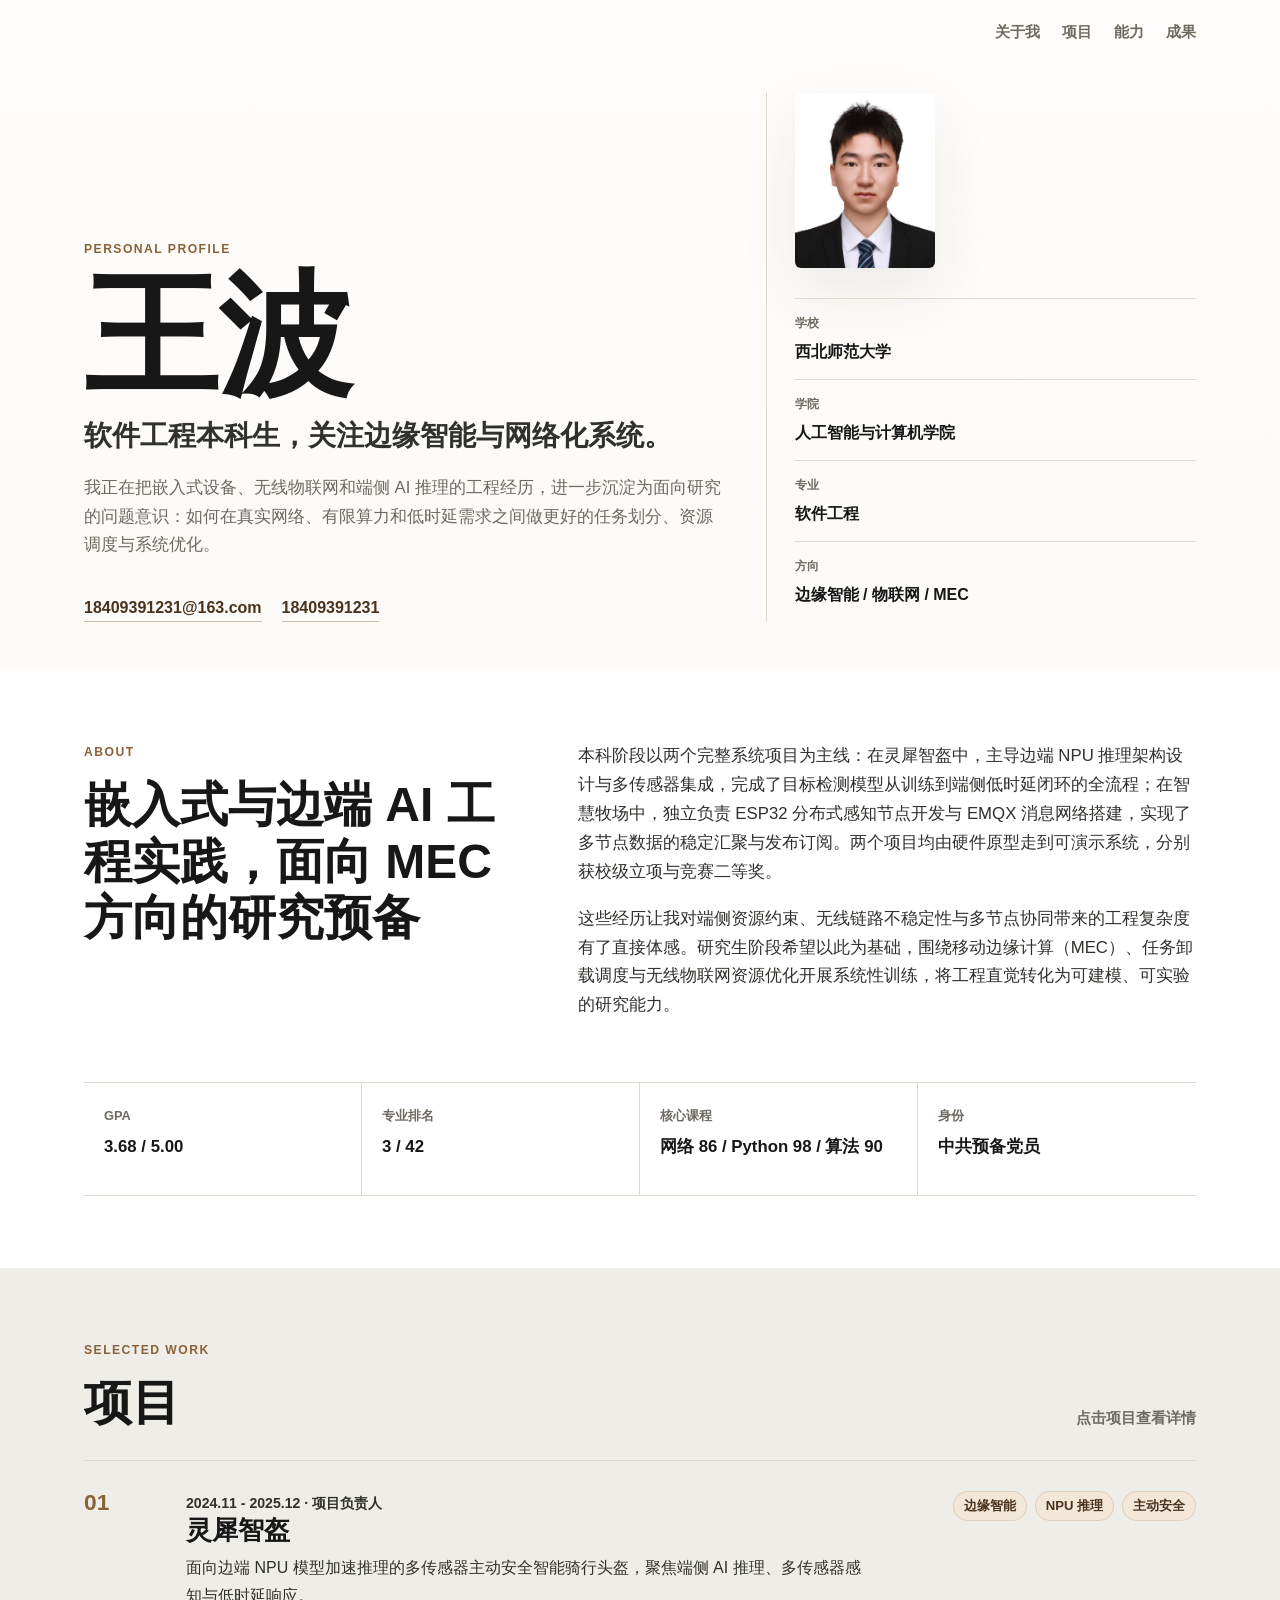
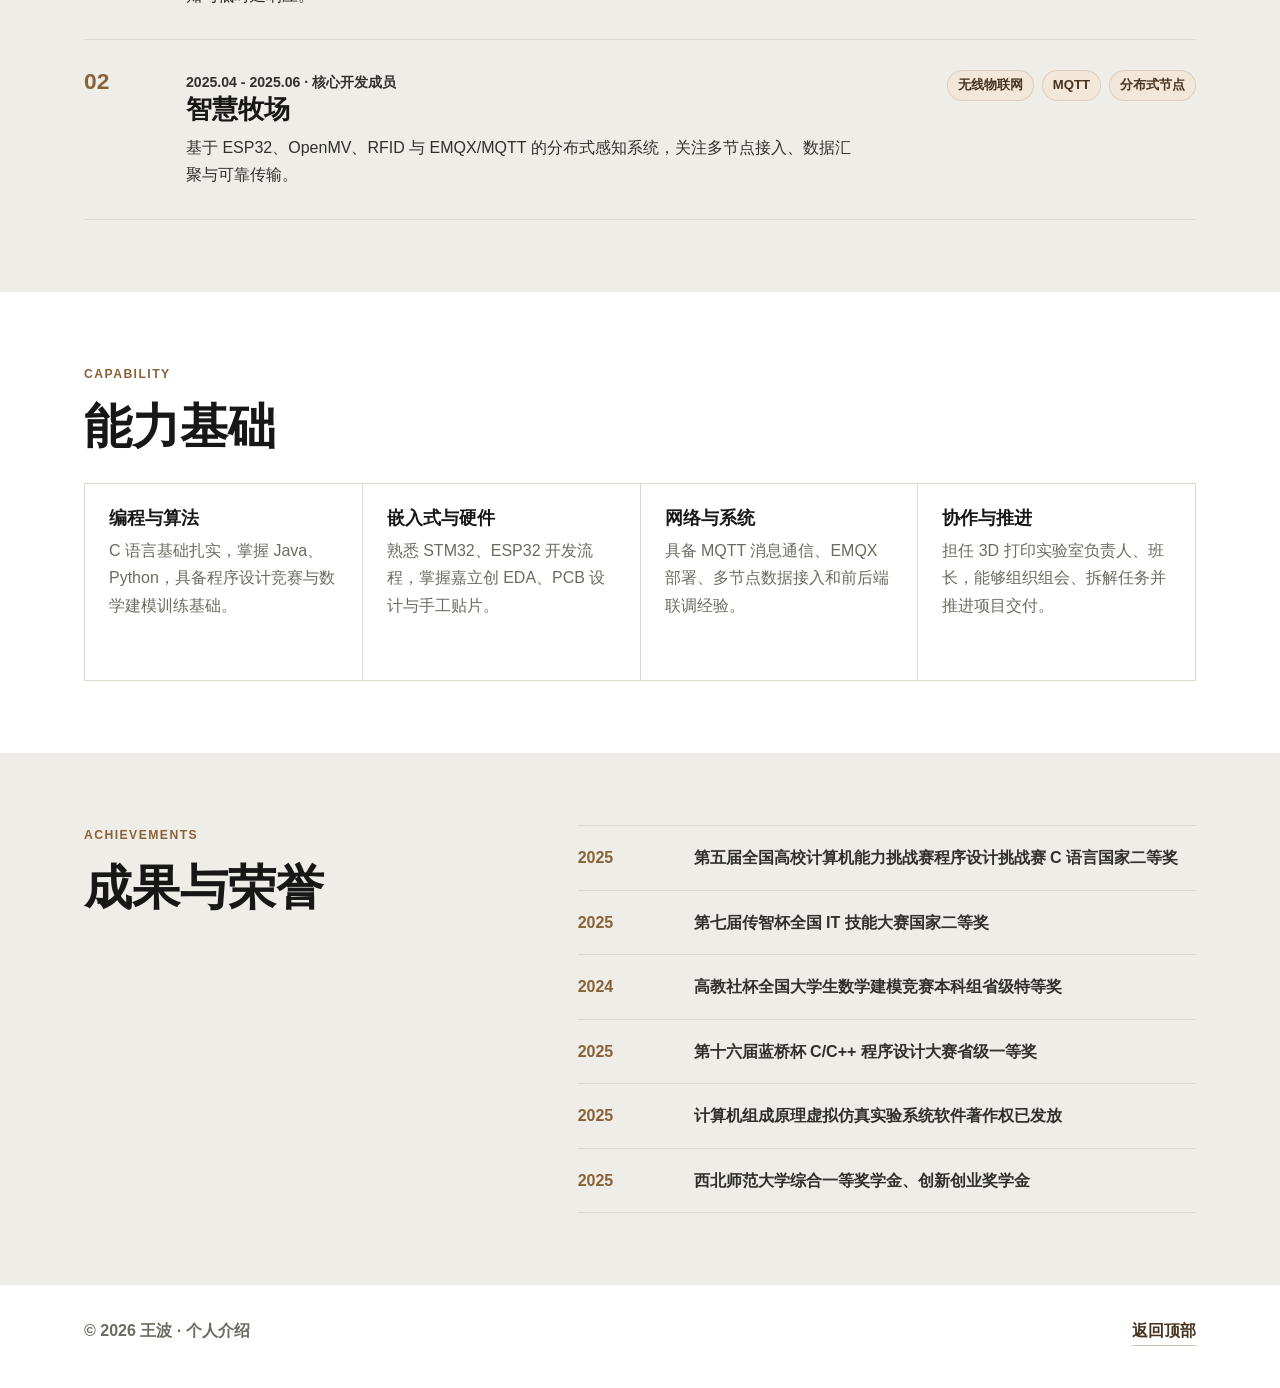
==== commit 613b3b71: "Update index.html" ====
--- a/index.html
+++ b/index.html
@@ -35,7 +35,7 @@
         </div>
 
         <aside class="identity-panel" aria-label="个人概览">
-          <img src="3d968b74f1208be9afb83d0b9e625570.jpg" alt="王波" class="portrait-photo" />
+          <img src="zheng.jpg" alt="王波" class="portrait-photo" />
           <dl>
             <div>
               <dt>学校</dt>
--- a/styles.css
+++ b/styles.css
@@ -1,15 +1,15 @@
 :root {
-  --bg: #f4f7f8;
+  --bg: #f5f4f0;
   --surface: #ffffff;
-  --surface-soft: #eef4f3;
-  --text: #18242a;
-  --muted: #607078;
-  --accent: #0f6b63;
-  --accent-dark: #0a4b46;
-  --accent-soft: #dcebea;
-  --gold: #a66b24;
-  --line: #d8e2e1;
-  --shadow: 0 14px 34px rgba(18, 48, 56, 0.08);
+  --surface-soft: #efede7;
+  --text: #171717;
+  --muted: #6d6a62;
+  --line: #ded9cf;
+  --accent: #8a6237;
+  --accent-dark: #49331e;
+  --accent-soft: #f2e7d9;
+  --ink-soft: #30302d;
+  --shadow: 0 24px 60px rgba(39, 34, 28, 0.08);
 }
 
 html {
@@ -24,79 +24,77 @@
   margin: 0;
   min-height: 100vh;
   color: var(--text);
-  background: var(--bg);
-  font-family: "Segoe UI", "PingFang SC", "Microsoft YaHei", sans-serif;
-  line-height: 1.68;
+  background: linear-gradient(180deg, #fefdfb 0%, #f9f8f5 40%, #ffffff 100%);
+  font-family:
+    "Inter", "Segoe UI", "PingFang SC", "Microsoft YaHei", sans-serif;
+  line-height: 1.72;
 }
 
 a {
   color: inherit;
 }
 
+.site-hero,
 .hero {
-  max-width: 1180px;
+  max-width: 1160px;
   margin: 0 auto;
-  padding: 24px 24px 54px;
+  padding: 20px 24px 48px;
 }
 
 .nav {
   display: flex;
-  flex-wrap: wrap;
   justify-content: flex-end;
-  gap: 10px;
-  margin-bottom: 36px;
+  gap: 22px;
+  margin-bottom: 48px;
 }
 
 .nav a {
-  min-height: 34px;
-  display: inline-flex;
-  align-items: center;
-  justify-content: center;
-  text-decoration: none;
-  color: var(--accent-dark);
-  border: 1px solid rgba(15, 107, 99, 0.22);
-  background: rgba(255, 255, 255, 0.72);
-  padding: 5px 12px;
-  border-radius: 999px;
+  position: relative;
+  color: var(--muted);
   font-size: 0.92rem;
   font-weight: 700;
+  text-decoration: none;
+}
+
+.nav a::after {
+  position: absolute;
+  right: 0;
+  bottom: -5px;
+  left: 0;
+  height: 1px;
+  background: var(--accent);
+  content: "";
+  transform: scaleX(0);
+  transform-origin: right;
+  transition: transform 0.2s ease;
 }
 
 .nav a:hover {
-  border-color: rgba(15, 107, 99, 0.55);
-  background: #fff;
-}
-
-.hero-grid {
-  display: grid;
-  grid-template-columns: minmax(0, 1fr) 330px;
-  gap: 26px;
-  align-items: stretch;
-}
-
-.hero-main,
-.contact-panel {
-  border: 1px solid var(--line);
-  border-radius: 8px;
-  background: var(--surface);
-  box-shadow: var(--shadow);
-}
-
-.hero-main {
-  padding: clamp(24px, 5vw, 48px);
-  background:
-    linear-gradient(90deg, rgba(15, 107, 99, 0.12) 1px, transparent 1px),
-    linear-gradient(0deg, rgba(15, 107, 99, 0.08) 1px, transparent 1px),
-    linear-gradient(135deg, #ffffff 0%, #f2f7f6 100%);
-  background-size: 54px 54px, 54px 54px, auto;
+  color: var(--text);
+}
+
+.nav a:hover::after {
+  transform: scaleX(1);
+  transform-origin: left;
+}
+
+.intro-shell {
+  display: grid;
+  grid-template-columns: 6fr 4fr;
+  gap: 36px;
+  align-items: end;
+}
+
+.intro-copy {
+  max-width: 780px;
 }
 
 .kicker {
-  margin: 0 0 10px;
+  margin: 0 0 14px;
   color: var(--accent);
   font-size: 0.76rem;
   font-weight: 800;
-  letter-spacing: 0.08em;
+  letter-spacing: 0.12em;
   text-transform: uppercase;
 }
 
@@ -104,125 +102,93 @@
 h2,
 h3 {
   margin-top: 0;
-  line-height: 1.28;
+  line-height: 1.18;
 }
 
 h1 {
+  margin-bottom: 18px;
+  font-size: clamp(4.2rem, 13vw, 8.4rem);
+  font-weight: 800;
+  line-height: 0.92;
+  letter-spacing: 0;
+}
+
+h2 {
+  margin-bottom: 0;
+  font-size: clamp(1.8rem, 4vw, 3rem);
+  font-weight: 760;
+}
+
+h3 {
   margin-bottom: 8px;
-  font-size: clamp(2.35rem, 7vw, 4.8rem);
-  line-height: 1;
-  letter-spacing: 0;
-}
-
-h2 {
-  margin-bottom: 12px;
-  font-size: clamp(1.35rem, 3vw, 2rem);
-}
-
-h3 {
-  margin-bottom: 6px;
-  font-size: 1.08rem;
+  font-size: 1.1rem;
 }
 
 .subtitle {
-  margin: 0 0 16px;
-  color: #3f5057;
-  font-size: 1.08rem;
-  font-weight: 700;
+  max-width: 680px;
+  margin: 0 0 18px;
+  color: var(--ink-soft);
+  font-size: clamp(1.18rem, 2.5vw, 1.72rem);
+  font-weight: 650;
+  line-height: 1.45;
 }
 
 .hero-summary {
-  max-width: 780px;
-  margin: 0 0 24px;
-  color: #2b3b42;
-  font-size: 1.06rem;
-}
-
-.hero-education {
-  margin: 0 0 18px;
-  padding: 14px 16px;
-  border: 1px solid rgba(15, 107, 99, 0.18);
-  border-radius: 8px;
-  background: rgba(255, 255, 255, 0.78);
-}
-
-.hero-education h2 {
-  margin-bottom: 4px;
-  font-size: 1.08rem;
-}
-
-.hero-education p {
-  margin: 5px 0 0;
-  color: #32464d;
-  font-size: 0.95rem;
-}
-
-.metric-grid {
-  display: grid;
-  grid-template-columns: repeat(3, minmax(0, 1fr));
-  gap: 10px;
-}
-
-.metric-grid div {
-  min-height: 86px;
-  display: flex;
-  flex-direction: column;
-  justify-content: center;
-  border: 1px solid rgba(15, 107, 99, 0.18);
-  border-radius: 8px;
-  background: rgba(255, 255, 255, 0.75);
-  padding: 12px 14px;
-}
-
-.metric-grid span {
-  color: var(--muted);
-  font-size: 0.82rem;
-  font-weight: 800;
-}
-
-.metric-grid strong {
-  margin-top: 4px;
-  color: var(--accent-dark);
-  font-size: 1.02rem;
-}
-
-.contact-panel {
-  padding: 22px;
-}
-
-.contact-panel h2 {
-  margin-bottom: 14px;
-  font-size: 1.2rem;
-}
-
-.contact-panel a,
-.contact-panel p {
-  display: block;
-  margin: 8px 0;
-  color: #2a3b42;
-  text-decoration: none;
-  font-weight: 700;
-}
-
-.research-tags {
+  max-width: 760px;
+  margin: 0;
+  color: var(--muted);
+  font-size: 1.04rem;
+}
+
+.intro-actions {
   display: flex;
   flex-wrap: wrap;
-  gap: 8px;
-  margin-top: 18px;
-  padding-top: 18px;
+  gap: 12px 20px;
+  margin-top: 34px;
+}
+
+.intro-actions a {
+  color: var(--accent-dark);
+  font-weight: 800;
+  text-decoration: none;
+  border-bottom: 1px solid rgba(138, 98, 55, 0.4);
+}
+
+.identity-panel {
+  border-left: 1px solid var(--line);
+  padding-left: 28px;
+}
+
+.portrait-photo {
+  width: 140px;
+  height: 175px;
+  object-fit: cover;
+  object-position: center top;
+  display: block;
+  margin-bottom: 30px;
+  border-radius: 6px;
+  box-shadow: var(--shadow);
+}
+
+dl {
+  margin: 0;
+}
+
+.identity-panel div {
+  padding: 14px 0;
   border-top: 1px solid var(--line);
 }
 
-.research-tags span,
-.project-meta span,
-.tag {
-  color: var(--accent-dark);
-  background: var(--accent-soft);
-  border: 1px solid rgba(15, 107, 99, 0.15);
-  border-radius: 999px;
-  padding: 4px 9px;
-  font-size: 0.84rem;
+dt {
+  color: var(--muted);
+  font-size: 0.78rem;
   font-weight: 800;
+}
+
+dd {
+  margin: 3px 0 0;
+  color: var(--text);
+  font-weight: 750;
 }
 
 main {
@@ -230,37 +196,35 @@
 }
 
 .section {
-  max-width: 1180px;
+  max-width: 1160px;
   margin: 0 auto;
-  padding: 58px 24px;
-}
-
+  padding: 72px 24px;
+}
+
+.section-quiet,
 .section-muted {
   max-width: none;
   background: var(--surface-soft);
 }
 
+.section-quiet > *,
 .section-muted > * {
-  max-width: 1132px;
+  max-width: 1112px;
   margin-left: auto;
   margin-right: auto;
 }
 
 .section-head {
-  max-width: 760px;
-  margin-bottom: 22px;
-}
-
-.section-head h2 {
-  margin-bottom: 0;
+  max-width: 640px;
+  margin-bottom: 28px;
 }
 
 .section-head-inline {
-  max-width: 1132px;
   display: flex;
   justify-content: space-between;
   align-items: end;
-  gap: 16px;
+  gap: 18px;
+  max-width: 1112px;
 }
 
 .section-head-inline span {
@@ -269,66 +233,242 @@
   font-weight: 700;
 }
 
-.fit-grid,
-.project-grid,
-.skills-grid,
-.roadmap {
-  display: grid;
-  gap: 14px;
-}
-
-.fit-grid {
-  grid-template-columns: repeat(3, minmax(0, 1fr));
-}
-
+.profile-layout,
+.achievement-layout {
+  display: grid;
+  grid-template-columns: 0.82fr 1.18fr;
+  gap: 64px;
+  align-items: start;
+}
+
+.profile-text {
+  color: var(--ink-soft);
+  font-size: 1.05rem;
+}
+
+.profile-text p {
+  margin: 0 0 18px;
+}
+
+.stat-strip {
+  display: grid;
+  grid-template-columns: repeat(4, minmax(0, 1fr));
+  margin-top: 44px;
+  border-top: 1px solid var(--line);
+  border-bottom: 1px solid var(--line);
+}
+
+.stat-strip div {
+  min-height: 112px;
+  padding: 22px 20px;
+  border-right: 1px solid var(--line);
+}
+
+.stat-strip div:last-child {
+  border-right: 0;
+}
+
+.stat-strip span {
+  display: block;
+  color: var(--muted);
+  font-size: 0.8rem;
+  font-weight: 800;
+}
+
+.stat-strip strong {
+  display: block;
+  margin-top: 8px;
+  color: var(--text);
+  font-size: 1.05rem;
+  line-height: 1.42;
+}
+
+.project-list {
+  display: grid;
+  gap: 0;
+  border-top: 1px solid var(--line);
+}
+
+.project-card {
+  display: grid;
+  grid-template-columns: 74px minmax(0, 1fr) auto;
+  gap: 28px;
+  align-items: start;
+  padding: 30px 0;
+  color: var(--text);
+  text-decoration: none;
+  border-bottom: 1px solid var(--line);
+  transition:
+    color 0.18s ease,
+    padding-left 0.18s ease;
+}
+
+.project-card:hover {
+  color: var(--accent-dark);
+  padding-left: 12px;
+}
+
+.project-index {
+  color: var(--accent);
+  font-size: 1.42rem;
+  font-weight: 850;
+  line-height: 1;
+}
+
+.project-card h3 {
+  margin: 0 0 9px;
+  font-size: clamp(1.3rem, 2vw, 1.72rem);
+}
+
+.project-card p {
+  max-width: 680px;
+  margin: 0;
+  color: var(--ink-soft);
+}
+
+.time {
+  margin: 0 0 7px;
+  color: var(--accent);
+  font-size: 0.88rem;
+  font-weight: 850;
+}
+
+.project-meta {
+  display: flex;
+  flex-wrap: wrap;
+  justify-content: flex-end;
+  gap: 8px;
+  max-width: 260px;
+}
+
+.project-meta span,
+.research-tags span,
+.tag {
+  display: inline-flex;
+  align-items: center;
+  min-height: 28px;
+  color: var(--accent-dark);
+  background: var(--accent-soft);
+  border: 1px solid rgba(138, 98, 55, 0.18);
+  border-radius: 999px;
+  padding: 3px 10px;
+  font-size: 0.82rem;
+  font-weight: 800;
+  white-space: nowrap;
+}
+
+.skills-grid {
+  display: grid;
+  grid-template-columns: repeat(4, minmax(0, 1fr));
+  gap: 1px;
+  background: var(--line);
+  border: 1px solid var(--line);
+}
+
+.skills-grid div {
+  min-height: 196px;
+  padding: 24px;
+  background: var(--surface);
+}
+
+.skills-grid p {
+  margin: 0;
+  color: var(--muted);
+}
+
+.timeline-list {
+  border-top: 1px solid var(--line);
+}
+
+.timeline-list article {
+  display: grid;
+  grid-template-columns: 92px minmax(0, 1fr);
+  gap: 24px;
+  padding: 18px 0;
+  border-bottom: 1px solid var(--line);
+}
+
+.timeline-list span {
+  color: var(--accent);
+  font-weight: 850;
+}
+
+.timeline-list p {
+  margin: 0;
+  color: var(--ink-soft);
+  font-weight: 650;
+}
+
+.footer {
+  max-width: 1160px;
+  margin: 0 auto;
+  padding: 32px 24px 42px;
+  display: flex;
+  justify-content: space-between;
+  gap: 18px;
+  color: var(--muted);
+  font-weight: 700;
+}
+
+.footer p {
+  margin: 0;
+}
+
+.footer a {
+  color: var(--accent-dark);
+  text-decoration: none;
+  border-bottom: 1px solid rgba(138, 98, 55, 0.4);
+  white-space: nowrap;
+}
+
+.hero-main,
+.contact-panel,
 .fit-card,
 .info-card,
-.project-card,
-.skills-grid div,
 .roadmap div,
 .clean-list,
 .card {
   border: 1px solid var(--line);
   border-radius: 8px;
   background: var(--surface);
-  box-shadow: 0 10px 26px rgba(18, 48, 56, 0.05);
-}
-
+  box-shadow: var(--shadow);
+}
+
+.hero-main,
+.contact-panel,
 .fit-card,
-.project-card,
-.skills-grid div,
 .roadmap div,
 .info-card,
 .card {
-  padding: 20px;
-}
-
-.fit-card span {
-  display: inline-flex;
-  width: 34px;
-  height: 34px;
-  align-items: center;
-  justify-content: center;
-  margin-bottom: 14px;
-  color: #fff;
-  background: var(--accent-dark);
-  border-radius: 50%;
-  font-size: 0.84rem;
-  font-weight: 800;
-}
-
+  padding: clamp(20px, 4vw, 40px);
+}
+
+.hero-main h1 {
+  font-size: clamp(2.8rem, 8vw, 5.8rem);
+}
+
+.card {
+  max-width: 980px;
+  margin: 18px auto;
+}
+
+.card p,
+.card li,
 .fit-card p,
-.project-card p,
-.skills-grid p,
-.roadmap p,
 .info-card p,
-.card p {
-  margin: 0;
-  color: #32464d;
-}
-
-.roadmap {
-  grid-template-columns: repeat(3, minmax(0, 1fr));
+.roadmap p {
+  color: var(--ink-soft);
+}
+
+.card ul,
+.clean-list {
+  margin: 0;
+  padding-left: 22px;
+}
+
+.card li,
+.clean-list li {
+  margin: 8px 0;
 }
 
 .row {
@@ -345,116 +485,25 @@
   font-weight: 700;
 }
 
-.project-grid {
-  max-width: 1132px;
-  grid-template-columns: repeat(2, minmax(0, 1fr));
-}
-
-.project-card {
-  display: block;
-  text-decoration: none;
-  color: var(--text);
-  transition: transform 0.18s ease, box-shadow 0.18s ease, border-color 0.18s ease;
-}
-
-.project-card:hover {
-  transform: translateY(-2px);
-  border-color: rgba(15, 107, 99, 0.45);
-  box-shadow: 0 16px 32px rgba(15, 107, 99, 0.1);
-}
-
-.project-card h3 {
-  margin-bottom: 8px;
-}
-
-.project-card ul {
-  margin: 12px 0 0;
-  padding-left: 20px;
-}
-
-.project-card li {
-  margin: 6px 0;
-  color: #32464d;
-}
-
-.project-note {
-  margin-top: 12px;
-  color: var(--accent-dark);
-  font-weight: 700;
-}
-
-.time {
-  margin: 0 0 8px;
-  color: var(--gold);
-  font-size: 0.92rem;
-  font-weight: 800;
-}
-
-.project-meta {
-  display: flex;
-  flex-wrap: wrap;
-  gap: 8px;
-  margin-top: 14px;
-}
-
-.skills-grid {
-  grid-template-columns: repeat(auto-fit, minmax(210px, 1fr));
+.fit-grid,
+.roadmap {
+  display: grid;
+  grid-template-columns: repeat(3, minmax(0, 1fr));
+  gap: 14px;
 }
 
 .two-col {
-  max-width: 1132px;
   display: grid;
   grid-template-columns: repeat(2, minmax(0, 1fr));
   gap: 24px;
 }
 
-.clean-list {
-  margin: 0;
-  padding: 18px 18px 18px 38px;
-}
-
-.clean-list li,
-.card li {
-  margin: 7px 0;
-  color: #32464d;
-}
-
-.card {
-  max-width: 980px;
-  margin: 14px auto;
-}
-
-.card ul {
-  margin: 8px 0 0;
-  padding-left: 20px;
-}
-
-.footer {
-  max-width: 1180px;
-  margin: 0 auto;
-  padding: 26px 24px 34px;
-  display: flex;
-  justify-content: space-between;
-  gap: 16px;
-  color: var(--muted);
-  font-weight: 700;
-}
-
-.footer p {
-  margin: 0;
-}
-
-.footer a {
-  color: var(--accent-dark);
-  text-decoration: none;
-  border-bottom: 1px solid rgba(15, 107, 99, 0.36);
-  white-space: nowrap;
-}
-
 .reveal {
-  opacity: 0;
-  transform: translateY(14px);
-  transition: opacity 0.45s ease, transform 0.45s ease;
+  opacity: 1;
+  transform: none;
+  transition:
+    opacity 0.45s ease,
+    transform 0.45s ease;
 }
 
 .reveal.is-visible {
@@ -465,61 +514,123 @@
 @media (max-width: 960px) {
   .nav {
     justify-content: flex-start;
-  }
-
-  .hero-grid,
+    margin-bottom: 54px;
+  }
+
+  .intro-shell,
+  .profile-layout,
+  .achievement-layout {
+    grid-template-columns: 1fr;
+    gap: 34px;
+  }
+
+  .identity-panel {
+    border-left: 0;
+    border-top: 1px solid var(--line);
+    padding: 28px 0 0;
+  }
+
+  .stat-strip,
+  .skills-grid {
+    grid-template-columns: repeat(2, minmax(0, 1fr));
+  }
+
+  .project-card {
+    grid-template-columns: 54px minmax(0, 1fr);
+  }
+
+  .project-meta {
+    grid-column: 2;
+    justify-content: flex-start;
+  }
+
   .fit-grid,
   .roadmap,
-  .skills-grid,
   .two-col {
     grid-template-columns: 1fr 1fr;
   }
-
-  .contact-panel {
-    grid-column: 1 / -1;
-  }
 }
 
 @media (max-width: 680px) {
+  body {
+    background-size:
+      58px auto,
+      auto;
+  }
+
+  .site-hero,
   .hero,
   .section,
   .footer {
-    padding-left: 16px;
-    padding-right: 16px;
-  }
-
-  .nav a {
-    flex: 1 1 auto;
-  }
-
-  .hero-grid,
-  .metric-grid,
+    padding-left: 18px;
+    padding-right: 18px;
+  }
+
+  .site-hero,
+  .hero {
+    padding-bottom: 48px;
+  }
+
+  .nav {
+    gap: 14px;
+    margin-bottom: 42px;
+  }
+
+  h1 {
+    font-size: clamp(3.8rem, 24vw, 5.4rem);
+  }
+
+  .portrait-mark {
+    width: 112px;
+    height: 112px;
+    margin-bottom: 18px;
+    font-size: 1.8rem;
+  }
+
+  .section {
+    padding-top: 52px;
+    padding-bottom: 52px;
+  }
+
+  .section-head-inline {
+    display: block;
+  }
+
+  .stat-strip,
+  .skills-grid,
   .fit-grid,
   .roadmap,
-  .project-grid,
-  .skills-grid,
   .two-col {
     grid-template-columns: 1fr;
   }
 
-  .hero-main,
-  .contact-panel,
-  .fit-card,
-  .project-card,
-  .skills-grid div,
-  .roadmap div,
-  .info-card,
-  .card {
-    padding: 16px;
-  }
-
-  .section {
-    padding-top: 42px;
-    padding-bottom: 42px;
-  }
-
-  .section-head-inline {
-    display: block;
+  .stat-strip div {
+    min-height: auto;
+    border-right: 0;
+    border-bottom: 1px solid var(--line);
+  }
+
+  .stat-strip div:last-child {
+    border-bottom: 0;
+  }
+
+  .project-card {
+    grid-template-columns: 1fr;
+    gap: 14px;
+    padding: 24px 0;
+  }
+
+  .project-card:hover {
+    padding-left: 0;
+  }
+
+  .project-meta {
+    grid-column: auto;
+  }
+
+  .timeline-list article {
+    grid-template-columns: 1fr;
+    gap: 4px;
   }
 
   .footer {
